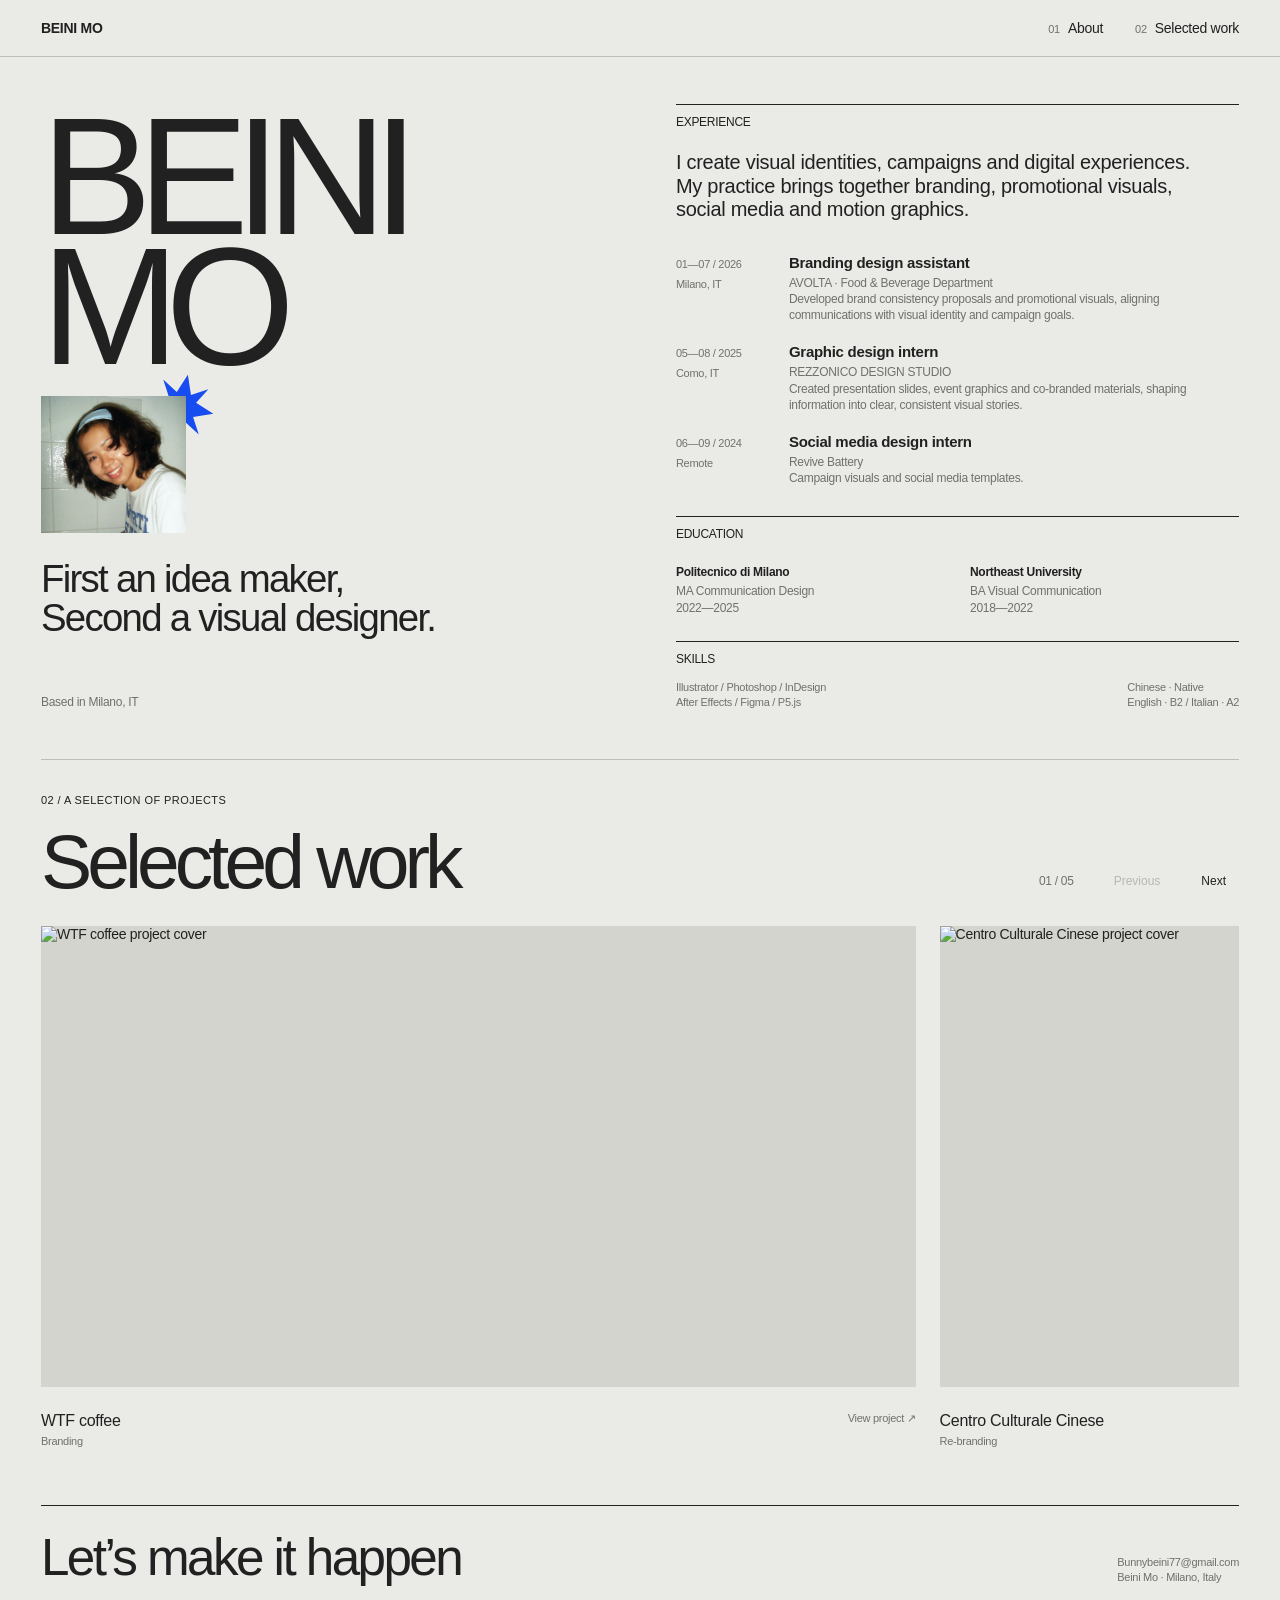
==== index.html @ 8439983c "Redesign Revolut case study from low fidelity layout" ====
<!doctype html>
<html lang="en"><head><meta charset="utf-8"><meta name="viewport" content="width=device-width,initial-scale=1"><title>Beini Mo — Graphic Designer</title><meta name="description" content="Beini Mo, graphic designer based in Milano. Branding, campaigns and visual communication."><style>
:root{--paper:#eaeae6;--ink:#202120;--muted:#70716c;--line:#bdbeb7;--blue:#164cf0}*{box-sizing:border-box}html{scroll-behavior:smooth;scroll-padding-top:70px}body{margin:0;background:var(--paper);color:var(--ink);font-family:Arial,Helvetica,sans-serif;font-size:14px;letter-spacing:-.02em}a{color:inherit;text-decoration:none}a:hover{color:var(--blue)}button{font:inherit;color:inherit}header{padding:20px 3.2%;display:flex;justify-content:space-between;align-items:center;border-bottom:1px solid var(--line);background:var(--paper);position:sticky;top:0;z-index:5}header .brand{font-weight:bold}nav{display:flex;gap:32px}.index{color:var(--muted);font-size:11px;margin-right:8px}main{padding:0 3.2%}.intro{display:grid;grid-template-columns:1fr 1fr;gap:6%;padding:43px 0 48px;border-bottom:1px solid var(--line)}.eyebrow{font-size:11px;letter-spacing:.04em;text-transform:uppercase}.intro h1{font-size:clamp(90px,13vw,190px);line-height:.78;letter-spacing:-.085em;font-weight:500;margin:34px 0 35px}.blue{color:var(--blue)}.intro .tagline{font-size:clamp(26px,3vw,43px);line-height:1.02;max-width:510px;margin:0;font-weight:500;letter-spacing:-.045em}.identity-foot{display:flex;justify-content:space-between;margin-top:42px;color:var(--muted);font-size:12px}.resume{padding-top:4px}.label{display:flex;justify-content:space-between;border-top:1px solid var(--ink);padding-top:10px;font-size:11px;margin:0 0 22px}.bio{font-size:20px;line-height:1.18;max-width:520px;margin:0 0 32px}.experience{display:grid;grid-template-columns:95px 1fr;gap:18px;margin-bottom:20px}.date{color:var(--muted);font-size:11px;padding-top:3px}.experience h3{font-size:15px;margin:0 0 4px}.experience p{margin:0;color:var(--muted);font-size:12px;line-height:1.35}.education{display:grid;grid-template-columns:1fr 1fr;gap:25px;padding-top:7px}.education h3{font-size:12px;margin:0 0 4px}.education p{font-size:12px;color:var(--muted);margin:0;line-height:1.4}.skills{border-top:1px solid var(--line);margin-top:23px;padding-top:12px;display:flex;justify-content:space-between;gap:20px;font-size:11px;color:var(--muted)}.works{padding:34px 0 0}.work-head{display:flex;align-items:end;justify-content:space-between;margin-bottom:27px}.work-head h2{font-size:clamp(42px,6vw,80px);letter-spacing:-.065em;font-weight:500;line-height:1;margin:17px 0 0}.controls{display:flex;align-items:center;gap:15px}.counter{font-size:12px;color:var(--muted);margin-right:12px}.controls button{width:47px;height:47px;border:1px solid var(--line);background:transparent;border-radius:50%;font-size:23px;cursor:pointer}.controls button:hover{background:var(--ink);color:var(--paper)}.controls button:disabled{opacity:.25;cursor:default}.track{display:flex;gap:24px;overflow-x:auto;scroll-snap-type:x mandatory;scrollbar-width:none;padding-bottom:3px}.track::-webkit-scrollbar{display:none}.project{flex:0 0 73%;scroll-snap-align:start;min-width:0}.art{height:clamp(280px,36vw,490px);position:relative;overflow:hidden;padding:30px;background:#d4d4ce;display:flex;flex-direction:column;justify-content:space-between}.art small{font-size:10px;letter-spacing:.06em;text-transform:uppercase;z-index:1}.art .big{font-size:clamp(60px,10vw,145px);font-weight:600;line-height:.8;letter-spacing:-.08em;z-index:1}.art .artfoot{display:flex;justify-content:space-between;font-size:11px;z-index:1}.art.one{background:#cdcec6}.art.one:after{content:'';position:absolute;width:49%;height:150%;background:#c0c2b7;right:11%;top:-25%;transform:rotate(25deg)}.art.two{background:#252621;color:#e8e8de}.art.two .big{color:#c1cd65}.art.three{background:#d4d9e3}.art.three .big{color:#164cf0}.art.four{background:#dad2c5}.art.five{background:#c9ccc6}.caption{display:flex;justify-content:space-between;border-top:1px solid var(--ink);padding:13px 0 20px;margin-top:12px}.caption h3{font-size:16px;font-weight:500;margin:0}.caption p{font-size:11px;color:var(--muted);margin:5px 0 0}.caption>span{font-size:11px;color:var(--muted)}.work-note{font-size:11px;color:var(--muted);margin:16px 0 35px}footer{margin:0 3.2%;padding:25px 0 24px;border-top:1px solid var(--ink);display:flex;justify-content:space-between;align-items:end}footer .contact{font-size:clamp(24px,4vw,52px);letter-spacing:-.05em}footer p{font-size:11px;color:var(--muted);margin:0 0 9px}button:focus-visible,a:focus-visible{outline:2px solid var(--blue);outline-offset:5px}@media(min-width:1600px){main,header,footer{max-width:1600px;margin:auto}}@media(max-width:720px){header{padding:18px 5%}nav{gap:17px}main{padding:0 5%}.intro{grid-template-columns:1fr;padding-top:32px;gap:40px}.intro h1{font-size:112px}.intro .tagline{font-size:32px;max-width:390px}.identity-foot{margin-top:25px}.resume{padding-top:0}.bio{font-size:19px}.education{gap:15px}.skills{flex-direction:column;gap:8px}.project{flex-basis:92%}.art{padding:22px;height:340px}.art .big{font-size:76px}.work-head h2{font-size:48px}.controls{gap:7px}.controls button{width:36px;height:36px}.counter{margin-right:3px}.caption{gap:10px}footer{margin:0 5%;align-items:start;gap:25px;flex-direction:column}.work-note{line-height:1.5}}@media(prefers-reduced-motion:reduce){html{scroll-behavior:auto}}
nav a{display:inline-flex;align-items:baseline;gap:8px}.index{margin:0;line-height:inherit}.label{font-size:12px;font-weight:500}.date{line-height:1.35;font-variant-numeric:tabular-nums}.location{display:inline-block;margin-top:5px}.skills-title{margin:24px 0 14px!important}.skills{border:0;margin:0;padding:0;line-height:1.4}.controls button{width:auto;height:36px;padding:0 13px;border-radius:0;font-size:12px}.works{padding-bottom:35px}footer p{margin:0;line-height:1.35}footer .contact{line-height:1.05}.intro h1{margin-top:12px}.art.three{background:#d2d4d5}a:hover{color:var(--ink)}
.portrait{display:block;width:145px;height:auto;margin:0 0 26px;max-width:100%}.intro h1{margin-bottom:24px}.controls button{border:0;background:transparent}.controls button:hover{background:transparent;color:var(--ink);text-decoration:underline;text-underline-offset:4px}@media(max-width:720px){.portrait{width:130px;margin-bottom:23px}}.project-link{display:block}.project-cover{height:clamp(280px,36vw,490px);overflow:hidden;background:#d4d4ce}.project-cover img{display:block;width:100%;height:100%;object-fit:cover;transition:transform .25s ease}.project-link:hover .project-cover img{transform:scale(1.025)}.project-link:hover .caption>span{text-decoration:underline;text-underline-offset:4px}@media(max-width:720px){.project-cover{height:340px}}@media(prefers-reduced-motion:reduce){.project-cover img{transition:none}.project-link:hover .project-cover img{transform:none}}.caption{border-top:0}.intro>div:first-child{display:flex;flex-direction:column;align-items:flex-start}.identity-foot{margin-top:auto;padding-top:42px;width:100%;line-height:1.4}.portrait-wrap{position:relative;isolation:isolate;width:145px;max-width:100%;margin:0 0 26px}.portrait-wrap .portrait{position:relative;z-index:1;width:100%;margin:0}.portrait-star{position:absolute;z-index:0;pointer-events:none;color:var(--blue);width:66px;height:66px;right:-28px;top:-22px;transform:rotate(12deg)}@media(max-width:720px){.portrait-wrap{width:130px;margin-bottom:23px}.portrait-star{width:60px;height:60px;right:-25px;top:-20px}.identity-foot{padding-top:0;margin-top:0}.intro{position:relative;padding-bottom:75px}.intro .identity-foot{position:absolute;bottom:32px;left:0}}</style><link rel="stylesheet" href="assets/resume-editor.css"><link rel="stylesheet" href="assets/revolut-cover.css"></head><body>
<header><a class="brand" href="#about">BEINI MO</a><nav aria-label="Main navigation"><a href="#about"><span class="index">01</span>About</a><a href="#work"><span class="index">02</span>Selected work</a></nav></header>
<main><section id="about" class="intro"><div><h1>BEINI<br>MO</h1><div class="portrait-wrap"><svg class="portrait-star" viewBox="0 0 100 100" aria-hidden="true" focusable="false"><path fill="currentColor" d="M50 0 61 29 85 15 71 39 100 50 71 61 85 85 61 71 50 100 39 71 15 85 29 61 0 50 29 39 15 15 39 29Z"/></svg><img class="portrait" src="assets/portrait.jpg" alt="Beini Mo" width="656" height="622"></div><p class="tagline">First an idea maker,<br>Second a visual designer.</p><div class="identity-foot"><span>Based in Milano, IT</span></div></div><div class="resume"><div class="label"><span>EXPERIENCE</span></div><p class="bio">I create visual identities, campaigns and digital experiences. My practice brings together branding, promotional visuals, social media and motion graphics.</p><div class="experience"><span class="date">01—07 / 2026<br><span class="location">Milano, IT</span></span><div><h3>Branding design assistant</h3><p>AVOLTA · Food & Beverage Department</p><p>Developed brand consistency proposals and promotional visuals, aligning communications with visual identity and campaign goals.</p></div></div><div class="experience"><span class="date">05—08 / 2025<br><span class="location">Como, IT</span></span><div><h3>Graphic design intern</h3><p>REZZONICO DESIGN STUDIO</p><p>Created presentation slides, event graphics and co-branded materials, shaping information into clear, consistent visual stories.</p></div></div><div class="experience"><span class="date">06—09 / 2024<br><span class="location">Remote</span></span><div><h3>Social media design intern</h3><p>Revive Battery</p><p>Campaign visuals and social media templates.</p></div></div><div class="label" style="margin-top:30px;margin-bottom:17px"><span>EDUCATION</span></div><div class="education"><div><h3>Politecnico di Milano</h3><p>MA Communication Design<br>2022—2025</p></div><div><h3>Northeast University</h3><p>BA Visual Communication<br>2018—2022</p></div></div><div class="label skills-title"><span>SKILLS</span></div><div class="skills"><span>Illustrator / Photoshop / InDesign<br>After Effects / Figma / P5.js</span><span>Chinese · Native<br>English · B2 / Italian · A2</span></div></div></section>
<section id="work" class="works"><div class="work-head"><div><div class="eyebrow">02 / A selection of projects</div><h2>Selected work</h2></div><div class="controls"><span class="counter" aria-live="polite">01 / 04</span><button id="prev" aria-label="Previous project">Previous</button><button id="next" aria-label="Next project">Next</button></div></div><div class="track" tabindex="0" aria-label="Selected projects, use left and right arrow keys">
<article class="project"><a class="project-link" href="https://bunnymo.cc/wtf-coffee" target="_blank" rel="noopener noreferrer" aria-label="View WTF coffee project (opens in a new tab)"><div class="project-cover"><img src="https://framerusercontent.com/images/RBfW8INVkaxMGDYOHhVFWAnc0.jpg?scale-down-to=1024" alt="WTF coffee project cover" loading="lazy" width="1024" height="640"></div><div class="caption"><div><h3>WTF coffee</h3><p>Branding</p></div><span>View project ↗</span></div></a></article>
<article class="project"><a class="project-link" href="https://bunnymo.cc/centro-culturale-cinese" target="_blank" rel="noopener noreferrer" aria-label="View Centro Culturale Cinese project (opens in a new tab)"><div class="project-cover"><img src="https://framerusercontent.com/images/gcjYedXMVzfTun1FyfhK5tsoTNE.gif?scale-down-to=1024" alt="Centro Culturale Cinese project cover" loading="lazy" width="1024" height="640"></div><div class="caption"><div><h3>Centro Culturale Cinese</h3><p>Re-branding</p></div><span>View project ↗</span></div></a></article>
<article class="project"><a class="project-link" href="https://bunnymo.cc/jointo-design" target="_blank" rel="noopener noreferrer" aria-label="View JOITO project (opens in a new tab)"><div class="project-cover"><img src="https://framerusercontent.com/images/B33XGgzCJAitFLsZRCKErjnO9w.gif?scale-down-to=1024" alt="JOITO project cover" loading="lazy" width="1024" height="640"></div><div class="caption"><div><h3>JOITO</h3><p>App design</p></div><span>View project ↗</span></div></a></article>
<article class="project"><a class="project-link" href="https://bunnymo.cc/flt247" target="_blank" rel="noopener noreferrer" aria-label="View FLT247 project (opens in a new tab)"><div class="project-cover"><img src="https://framerusercontent.com/images/vRqnZcA1XmXOkn3oKXOdgM4zVJ8.jpg?scale-down-to=1024" alt="FLT247 project cover" loading="lazy" width="1024" height="640"></div><div class="caption"><div><h3>FLT247</h3><p>Selected project</p></div><span>View project ↗</span></div></a></article>
<article class="project"><a class="project-link" href="revolut-year-in-review.html" aria-label="View Revolut Year in Review case study"><div class="project-cover revolut-cover"><span>REVOLUT / YEAR IN REVIEW</span><strong>2026</strong><img src="assets/revolut-disco.png" alt="" loading="lazy" width="700" height="731"><span class="cover-bottom">BEINI MO</span></div><div class="caption"><div><h3>Revolut Year in Review</h3></div><span>View project ↗</span></div></a></article>
</div></section></main>
<footer><div><a class="contact" href="mailto:Bunnybeini77@gmail.com">Let’s make it happen</a></div><div><p><a href="mailto:Bunnybeini77@gmail.com">Bunnybeini77@gmail.com</a></p><p>Beini Mo · Milano, Italy</p></div></footer>
<script>const track=document.querySelector('.track'),cards=[...document.querySelectorAll('.project')],counter=document.querySelector('.counter'),prev=document.querySelector('#prev'),next=document.querySelector('#next');let current=0;function update(){let width=cards[0].getBoundingClientRect().width+24;current=Math.min(cards.length-1,Math.round(track.scrollLeft/width));if(track.scrollLeft+track.clientWidth>=track.scrollWidth-3)current=cards.length-1;counter.textContent=String(current+1).padStart(2,'0')+' / '+String(cards.length).padStart(2,'0');prev.disabled=track.scrollLeft<3;next.disabled=track.scrollLeft+track.clientWidth>=track.scrollWidth-3}function move(n){let i=Math.max(0,Math.min(cards.length-1,current+n));track.scrollTo({left:cards[i].offsetLeft-cards[0].offsetLeft,behavior:matchMedia('(prefers-reduced-motion: reduce)').matches?'instant':'smooth'})}prev.onclick=()=>move(-1);next.onclick=()=>move(1);track.addEventListener('scroll',update,{passive:true});track.addEventListener('keydown',e=>{if(e.key==='ArrowRight'||e.key==='ArrowLeft'){e.preventDefault();move(e.key==='ArrowRight'?1:-1)}});window.addEventListener('resize',update);update();</script><script src="assets/resume-editor.js" defer></script></body></html>
---- assets/resume-editor.css ----
.resume-editor{position:fixed;right:22px;bottom:22px;z-index:1000;font:13px/1.45 Arial,Helvetica,sans-serif;letter-spacing:0;color:#202120}.resume-editor button,.resume-editor input,.resume-editor select{font:inherit}.resume-editor button{cursor:pointer;border:1px solid #bdbeb7;background:#eaeae6;padding:9px 12px;color:#202120}.resume-editor button:disabled{opacity:.4;cursor:default}.resume-editor>[data-action=open]{background:#202120;color:#fff;border-color:#202120;box-shadow:0 4px 18px #0002}.editor-panel{width:365px;max-width:calc(100vw - 32px);max-height:70vh;overflow:auto;background:#f7f7f3;padding:18px;border:1px solid #bdbeb7;box-shadow:0 8px 40px #0002}.editor-heading{display:flex;justify-content:space-between;align-items:center;font-size:16px}.editor-heading button{border:0;padding:0 4px;font-size:23px;background:transparent}.editor-help{color:#60615d;margin:12px 0}.resume-editor label{display:block}.resume-editor select,.resume-editor input:not([type=file]){display:block;width:100%;padding:9px;margin:6px 0 12px;border:1px solid #bdbeb7;background:white;color:#202120}.editor-actions{display:flex;flex-wrap:wrap;gap:7px;margin:12px 0}.resume-editor .editor-primary{background:#202120;color:white;border-color:#202120}.editor-status{font-size:12px;color:#60615d;margin-bottom:0}.resume-editor [hidden]{display:none!important}.resume-editable{outline:1px dashed #164cf0;outline-offset:4px;cursor:text;min-width:12px;min-height:1em}.resume-editable:focus{outline:2px solid #164cf0;background:#164cf00a}.resume-is-editing{padding-bottom:180px}.name-row{margin-top:12px}@media(max-width:720px){.resume-editor{right:16px;bottom:16px}.editor-panel{max-height:55vh}}@media print{.resume-editor{display:none}.resume-editable{outline:0}}
---- assets/revolut-cover.css ----
.revolut-cover{background:#f0a3d0;color:#321b29;position:relative;padding:24px;display:flex;flex-direction:column;justify-content:space-between;overflow:hidden}.revolut-cover span{font:11px Arial,Helvetica,sans-serif;letter-spacing:.02em;position:relative;z-index:2}.revolut-cover strong{font:500 clamp(100px,20vw,290px)/.8 Arial,Helvetica,sans-serif;letter-spacing:-.1em;position:relative;z-index:2}.revolut-cover img{position:absolute;width:53%;height:100%;object-fit:contain;right:1%;top:0}.revolut-cover .cover-bottom{align-self:flex-end}@media(max-width:720px){.revolut-cover strong{font-size:clamp(90px,24vw,170px)}.revolut-cover img{width:67%;right:-13%}}
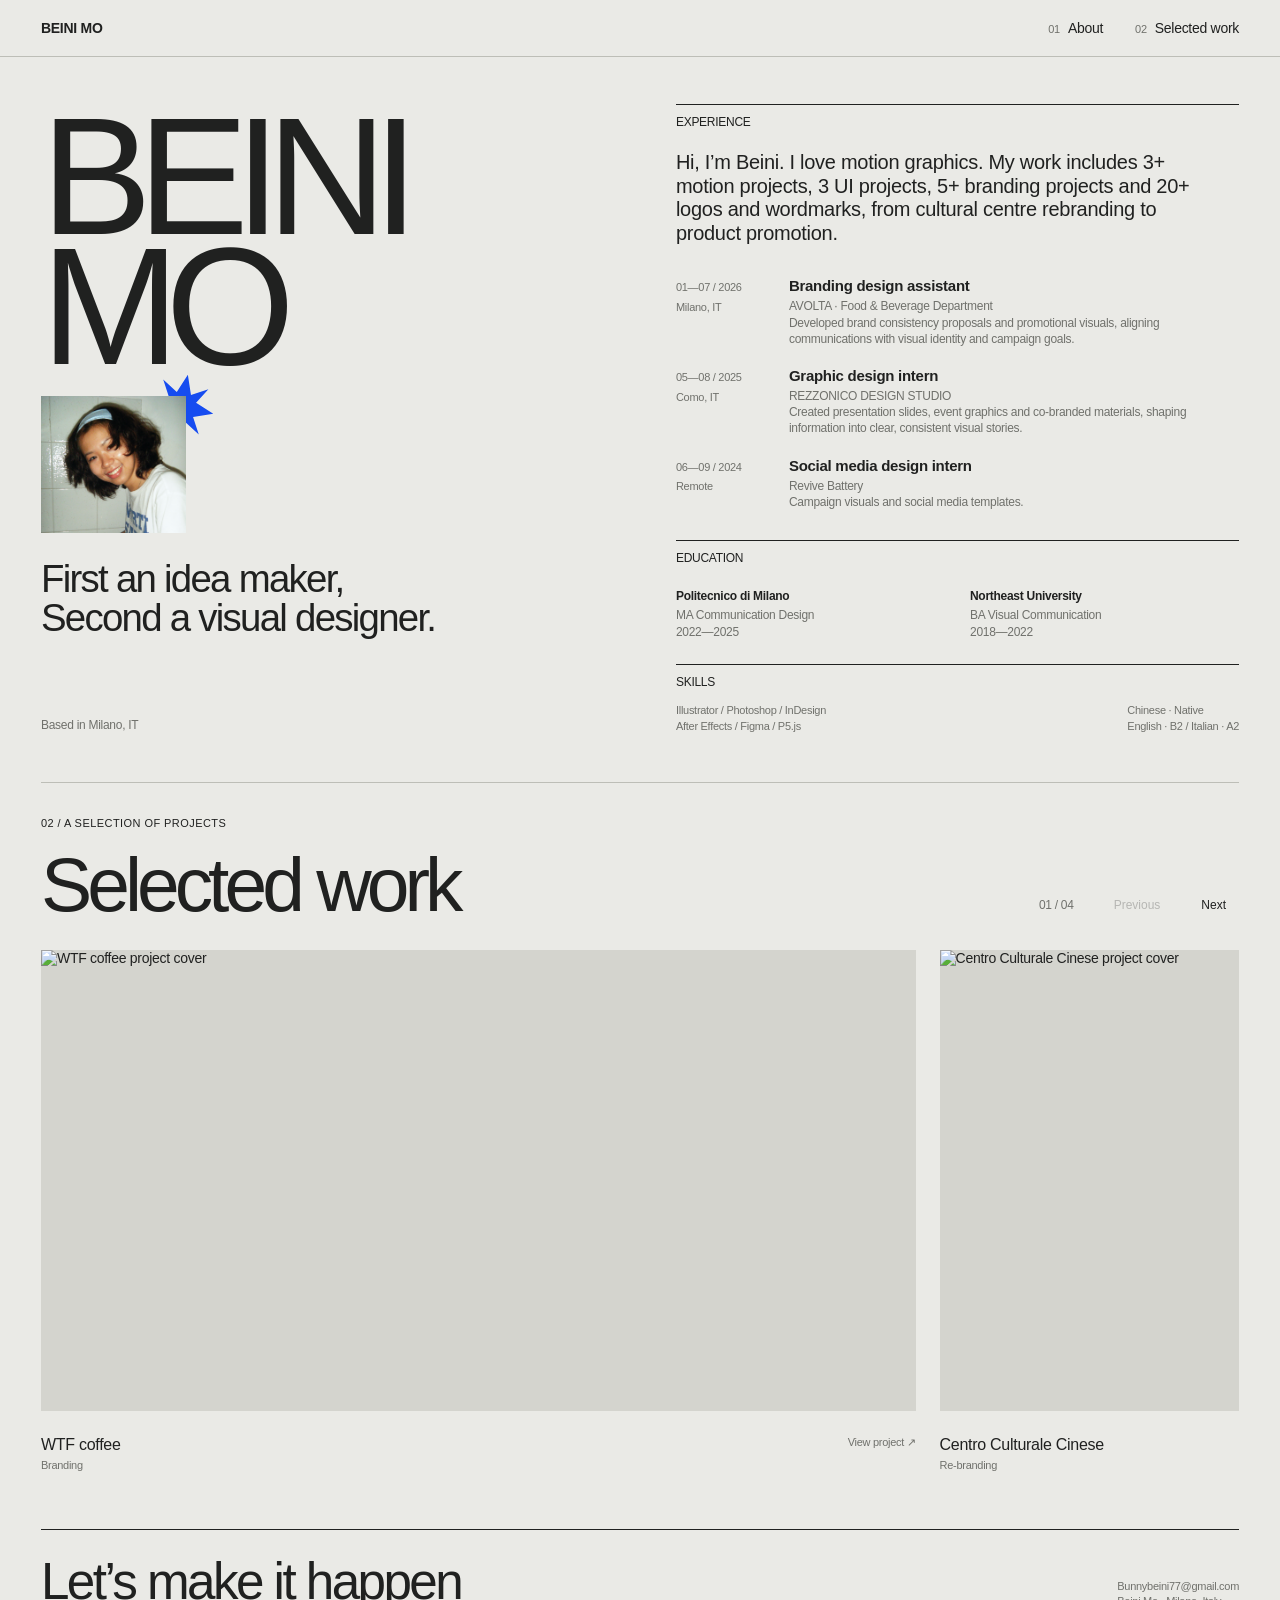
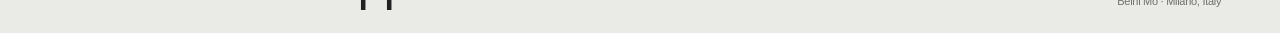
==== commit cd0be170: "Update portfolio intro and hide unfinished Revolut project" ====
--- a/index.html
+++ b/index.html
@@ -4,13 +4,12 @@
 nav a{display:inline-flex;align-items:baseline;gap:8px}.index{margin:0;line-height:inherit}.label{font-size:12px;font-weight:500}.date{line-height:1.35;font-variant-numeric:tabular-nums}.location{display:inline-block;margin-top:5px}.skills-title{margin:24px 0 14px!important}.skills{border:0;margin:0;padding:0;line-height:1.4}.controls button{width:auto;height:36px;padding:0 13px;border-radius:0;font-size:12px}.works{padding-bottom:35px}footer p{margin:0;line-height:1.35}footer .contact{line-height:1.05}.intro h1{margin-top:12px}.art.three{background:#d2d4d5}a:hover{color:var(--ink)}
 .portrait{display:block;width:145px;height:auto;margin:0 0 26px;max-width:100%}.intro h1{margin-bottom:24px}.controls button{border:0;background:transparent}.controls button:hover{background:transparent;color:var(--ink);text-decoration:underline;text-underline-offset:4px}@media(max-width:720px){.portrait{width:130px;margin-bottom:23px}}.project-link{display:block}.project-cover{height:clamp(280px,36vw,490px);overflow:hidden;background:#d4d4ce}.project-cover img{display:block;width:100%;height:100%;object-fit:cover;transition:transform .25s ease}.project-link:hover .project-cover img{transform:scale(1.025)}.project-link:hover .caption>span{text-decoration:underline;text-underline-offset:4px}@media(max-width:720px){.project-cover{height:340px}}@media(prefers-reduced-motion:reduce){.project-cover img{transition:none}.project-link:hover .project-cover img{transform:none}}.caption{border-top:0}.intro>div:first-child{display:flex;flex-direction:column;align-items:flex-start}.identity-foot{margin-top:auto;padding-top:42px;width:100%;line-height:1.4}.portrait-wrap{position:relative;isolation:isolate;width:145px;max-width:100%;margin:0 0 26px}.portrait-wrap .portrait{position:relative;z-index:1;width:100%;margin:0}.portrait-star{position:absolute;z-index:0;pointer-events:none;color:var(--blue);width:66px;height:66px;right:-28px;top:-22px;transform:rotate(12deg)}@media(max-width:720px){.portrait-wrap{width:130px;margin-bottom:23px}.portrait-star{width:60px;height:60px;right:-25px;top:-20px}.identity-foot{padding-top:0;margin-top:0}.intro{position:relative;padding-bottom:75px}.intro .identity-foot{position:absolute;bottom:32px;left:0}}</style><link rel="stylesheet" href="assets/resume-editor.css"><link rel="stylesheet" href="assets/revolut-cover.css"></head><body>
 <header><a class="brand" href="#about">BEINI MO</a><nav aria-label="Main navigation"><a href="#about"><span class="index">01</span>About</a><a href="#work"><span class="index">02</span>Selected work</a></nav></header>
-<main><section id="about" class="intro"><div><h1>BEINI<br>MO</h1><div class="portrait-wrap"><svg class="portrait-star" viewBox="0 0 100 100" aria-hidden="true" focusable="false"><path fill="currentColor" d="M50 0 61 29 85 15 71 39 100 50 71 61 85 85 61 71 50 100 39 71 15 85 29 61 0 50 29 39 15 15 39 29Z"/></svg><img class="portrait" src="assets/portrait.jpg" alt="Beini Mo" width="656" height="622"></div><p class="tagline">First an idea maker,<br>Second a visual designer.</p><div class="identity-foot"><span>Based in Milano, IT</span></div></div><div class="resume"><div class="label"><span>EXPERIENCE</span></div><p class="bio">I create visual identities, campaigns and digital experiences. My practice brings together branding, promotional visuals, social media and motion graphics.</p><div class="experience"><span class="date">01—07 / 2026<br><span class="location">Milano, IT</span></span><div><h3>Branding design assistant</h3><p>AVOLTA · Food & Beverage Department</p><p>Developed brand consistency proposals and promotional visuals, aligning communications with visual identity and campaign goals.</p></div></div><div class="experience"><span class="date">05—08 / 2025<br><span class="location">Como, IT</span></span><div><h3>Graphic design intern</h3><p>REZZONICO DESIGN STUDIO</p><p>Created presentation slides, event graphics and co-branded materials, shaping information into clear, consistent visual stories.</p></div></div><div class="experience"><span class="date">06—09 / 2024<br><span class="location">Remote</span></span><div><h3>Social media design intern</h3><p>Revive Battery</p><p>Campaign visuals and social media templates.</p></div></div><div class="label" style="margin-top:30px;margin-bottom:17px"><span>EDUCATION</span></div><div class="education"><div><h3>Politecnico di Milano</h3><p>MA Communication Design<br>2022—2025</p></div><div><h3>Northeast University</h3><p>BA Visual Communication<br>2018—2022</p></div></div><div class="label skills-title"><span>SKILLS</span></div><div class="skills"><span>Illustrator / Photoshop / InDesign<br>After Effects / Figma / P5.js</span><span>Chinese · Native<br>English · B2 / Italian · A2</span></div></div></section>
+<main><section id="about" class="intro"><div><h1>BEINI<br>MO</h1><div class="portrait-wrap"><svg class="portrait-star" viewBox="0 0 100 100" aria-hidden="true" focusable="false"><path fill="currentColor" d="M50 0 61 29 85 15 71 39 100 50 71 61 85 85 61 71 50 100 39 71 15 85 29 61 0 50 29 39 15 15 39 29Z"/></svg><img class="portrait" src="assets/portrait.jpg" alt="Beini Mo" width="656" height="622"></div><p class="tagline">First an idea maker,<br>Second a visual designer.</p><div class="identity-foot"><span>Based in Milano, IT</span></div></div><div class="resume"><div class="label"><span>EXPERIENCE</span></div><p class="bio">Hi, I’m Beini. I love motion graphics. My work includes 3+ motion projects, 3 UI projects, 5+ branding projects and 20+ logos and wordmarks, from cultural centre rebranding to product promotion.</p><div class="experience"><span class="date">01—07 / 2026<br><span class="location">Milano, IT</span></span><div><h3>Branding design assistant</h3><p>AVOLTA · Food & Beverage Department</p><p>Developed brand consistency proposals and promotional visuals, aligning communications with visual identity and campaign goals.</p></div></div><div class="experience"><span class="date">05—08 / 2025<br><span class="location">Como, IT</span></span><div><h3>Graphic design intern</h3><p>REZZONICO DESIGN STUDIO</p><p>Created presentation slides, event graphics and co-branded materials, shaping information into clear, consistent visual stories.</p></div></div><div class="experience"><span class="date">06—09 / 2024<br><span class="location">Remote</span></span><div><h3>Social media design intern</h3><p>Revive Battery</p><p>Campaign visuals and social media templates.</p></div></div><div class="label" style="margin-top:30px;margin-bottom:17px"><span>EDUCATION</span></div><div class="education"><div><h3>Politecnico di Milano</h3><p>MA Communication Design<br>2022—2025</p></div><div><h3>Northeast University</h3><p>BA Visual Communication<br>2018—2022</p></div></div><div class="label skills-title"><span>SKILLS</span></div><div class="skills"><span>Illustrator / Photoshop / InDesign<br>After Effects / Figma / P5.js</span><span>Chinese · Native<br>English · B2 / Italian · A2</span></div></div></section>
 <section id="work" class="works"><div class="work-head"><div><div class="eyebrow">02 / A selection of projects</div><h2>Selected work</h2></div><div class="controls"><span class="counter" aria-live="polite">01 / 04</span><button id="prev" aria-label="Previous project">Previous</button><button id="next" aria-label="Next project">Next</button></div></div><div class="track" tabindex="0" aria-label="Selected projects, use left and right arrow keys">
 <article class="project"><a class="project-link" href="https://bunnymo.cc/wtf-coffee" target="_blank" rel="noopener noreferrer" aria-label="View WTF coffee project (opens in a new tab)"><div class="project-cover"><img src="https://framerusercontent.com/images/RBfW8INVkaxMGDYOHhVFWAnc0.jpg?scale-down-to=1024" alt="WTF coffee project cover" loading="lazy" width="1024" height="640"></div><div class="caption"><div><h3>WTF coffee</h3><p>Branding</p></div><span>View project ↗</span></div></a></article>
 <article class="project"><a class="project-link" href="https://bunnymo.cc/centro-culturale-cinese" target="_blank" rel="noopener noreferrer" aria-label="View Centro Culturale Cinese project (opens in a new tab)"><div class="project-cover"><img src="https://framerusercontent.com/images/gcjYedXMVzfTun1FyfhK5tsoTNE.gif?scale-down-to=1024" alt="Centro Culturale Cinese project cover" loading="lazy" width="1024" height="640"></div><div class="caption"><div><h3>Centro Culturale Cinese</h3><p>Re-branding</p></div><span>View project ↗</span></div></a></article>
 <article class="project"><a class="project-link" href="https://bunnymo.cc/jointo-design" target="_blank" rel="noopener noreferrer" aria-label="View JOITO project (opens in a new tab)"><div class="project-cover"><img src="https://framerusercontent.com/images/B33XGgzCJAitFLsZRCKErjnO9w.gif?scale-down-to=1024" alt="JOITO project cover" loading="lazy" width="1024" height="640"></div><div class="caption"><div><h3>JOITO</h3><p>App design</p></div><span>View project ↗</span></div></a></article>
 <article class="project"><a class="project-link" href="https://bunnymo.cc/flt247" target="_blank" rel="noopener noreferrer" aria-label="View FLT247 project (opens in a new tab)"><div class="project-cover"><img src="https://framerusercontent.com/images/vRqnZcA1XmXOkn3oKXOdgM4zVJ8.jpg?scale-down-to=1024" alt="FLT247 project cover" loading="lazy" width="1024" height="640"></div><div class="caption"><div><h3>FLT247</h3><p>Selected project</p></div><span>View project ↗</span></div></a></article>
-<article class="project"><a class="project-link" href="revolut-year-in-review.html" aria-label="View Revolut Year in Review case study"><div class="project-cover revolut-cover"><span>REVOLUT / YEAR IN REVIEW</span><strong>2026</strong><img src="assets/revolut-disco.png" alt="" loading="lazy" width="700" height="731"><span class="cover-bottom">BEINI MO</span></div><div class="caption"><div><h3>Revolut Year in Review</h3></div><span>View project ↗</span></div></a></article>
 </div></section></main>
 <footer><div><a class="contact" href="mailto:Bunnybeini77@gmail.com">Let’s make it happen</a></div><div><p><a href="mailto:Bunnybeini77@gmail.com">Bunnybeini77@gmail.com</a></p><p>Beini Mo · Milano, Italy</p></div></footer>
 <script>const track=document.querySelector('.track'),cards=[...document.querySelectorAll('.project')],counter=document.querySelector('.counter'),prev=document.querySelector('#prev'),next=document.querySelector('#next');let current=0;function update(){let width=cards[0].getBoundingClientRect().width+24;current=Math.min(cards.length-1,Math.round(track.scrollLeft/width));if(track.scrollLeft+track.clientWidth>=track.scrollWidth-3)current=cards.length-1;counter.textContent=String(current+1).padStart(2,'0')+' / '+String(cards.length).padStart(2,'0');prev.disabled=track.scrollLeft<3;next.disabled=track.scrollLeft+track.clientWidth>=track.scrollWidth-3}function move(n){let i=Math.max(0,Math.min(cards.length-1,current+n));track.scrollTo({left:cards[i].offsetLeft-cards[0].offsetLeft,behavior:matchMedia('(prefers-reduced-motion: reduce)').matches?'instant':'smooth'})}prev.onclick=()=>move(-1);next.onclick=()=>move(1);track.addEventListener('scroll',update,{passive:true});track.addEventListener('keydown',e=>{if(e.key==='ArrowRight'||e.key==='ArrowLeft'){e.preventDefault();move(e.key==='ArrowRight'?1:-1)}});window.addEventListener('resize',update);update();</script><script src="assets/resume-editor.js" defer></script></body></html>
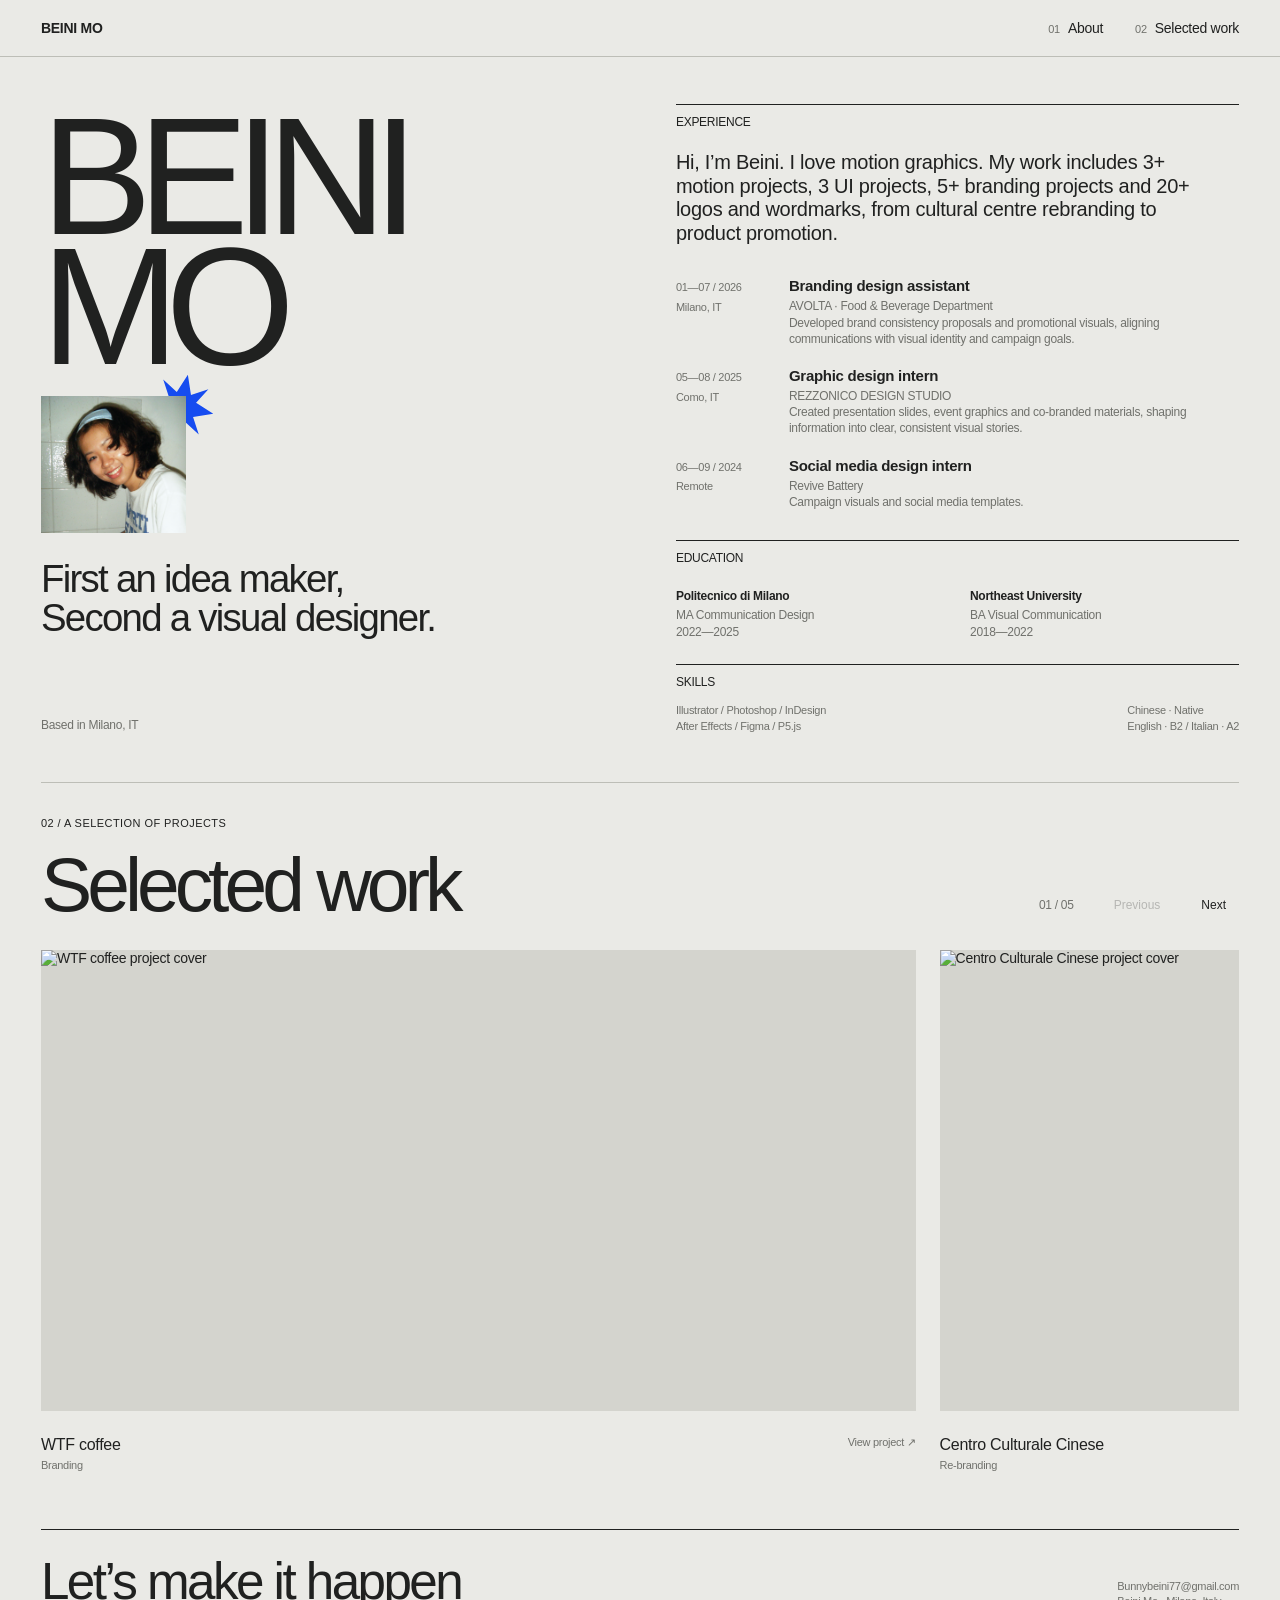
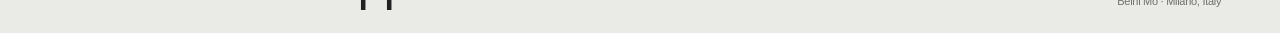
==== commit ff744745: "Add files via upload" ====
--- a/index.html
+++ b/index.html
@@ -2,7 +2,7 @@
 <html lang="en"><head><meta charset="utf-8"><meta name="viewport" content="width=device-width,initial-scale=1"><title>Beini Mo — Graphic Designer</title><meta name="description" content="Beini Mo, graphic designer based in Milano. Branding, campaigns and visual communication."><style>
 :root{--paper:#eaeae6;--ink:#202120;--muted:#70716c;--line:#bdbeb7;--blue:#164cf0}*{box-sizing:border-box}html{scroll-behavior:smooth;scroll-padding-top:70px}body{margin:0;background:var(--paper);color:var(--ink);font-family:Arial,Helvetica,sans-serif;font-size:14px;letter-spacing:-.02em}a{color:inherit;text-decoration:none}a:hover{color:var(--blue)}button{font:inherit;color:inherit}header{padding:20px 3.2%;display:flex;justify-content:space-between;align-items:center;border-bottom:1px solid var(--line);background:var(--paper);position:sticky;top:0;z-index:5}header .brand{font-weight:bold}nav{display:flex;gap:32px}.index{color:var(--muted);font-size:11px;margin-right:8px}main{padding:0 3.2%}.intro{display:grid;grid-template-columns:1fr 1fr;gap:6%;padding:43px 0 48px;border-bottom:1px solid var(--line)}.eyebrow{font-size:11px;letter-spacing:.04em;text-transform:uppercase}.intro h1{font-size:clamp(90px,13vw,190px);line-height:.78;letter-spacing:-.085em;font-weight:500;margin:34px 0 35px}.blue{color:var(--blue)}.intro .tagline{font-size:clamp(26px,3vw,43px);line-height:1.02;max-width:510px;margin:0;font-weight:500;letter-spacing:-.045em}.identity-foot{display:flex;justify-content:space-between;margin-top:42px;color:var(--muted);font-size:12px}.resume{padding-top:4px}.label{display:flex;justify-content:space-between;border-top:1px solid var(--ink);padding-top:10px;font-size:11px;margin:0 0 22px}.bio{font-size:20px;line-height:1.18;max-width:520px;margin:0 0 32px}.experience{display:grid;grid-template-columns:95px 1fr;gap:18px;margin-bottom:20px}.date{color:var(--muted);font-size:11px;padding-top:3px}.experience h3{font-size:15px;margin:0 0 4px}.experience p{margin:0;color:var(--muted);font-size:12px;line-height:1.35}.education{display:grid;grid-template-columns:1fr 1fr;gap:25px;padding-top:7px}.education h3{font-size:12px;margin:0 0 4px}.education p{font-size:12px;color:var(--muted);margin:0;line-height:1.4}.skills{border-top:1px solid var(--line);margin-top:23px;padding-top:12px;display:flex;justify-content:space-between;gap:20px;font-size:11px;color:var(--muted)}.works{padding:34px 0 0}.work-head{display:flex;align-items:end;justify-content:space-between;margin-bottom:27px}.work-head h2{font-size:clamp(42px,6vw,80px);letter-spacing:-.065em;font-weight:500;line-height:1;margin:17px 0 0}.controls{display:flex;align-items:center;gap:15px}.counter{font-size:12px;color:var(--muted);margin-right:12px}.controls button{width:47px;height:47px;border:1px solid var(--line);background:transparent;border-radius:50%;font-size:23px;cursor:pointer}.controls button:hover{background:var(--ink);color:var(--paper)}.controls button:disabled{opacity:.25;cursor:default}.track{display:flex;gap:24px;overflow-x:auto;scroll-snap-type:x mandatory;scrollbar-width:none;padding-bottom:3px}.track::-webkit-scrollbar{display:none}.project{flex:0 0 73%;scroll-snap-align:start;min-width:0}.art{height:clamp(280px,36vw,490px);position:relative;overflow:hidden;padding:30px;background:#d4d4ce;display:flex;flex-direction:column;justify-content:space-between}.art small{font-size:10px;letter-spacing:.06em;text-transform:uppercase;z-index:1}.art .big{font-size:clamp(60px,10vw,145px);font-weight:600;line-height:.8;letter-spacing:-.08em;z-index:1}.art .artfoot{display:flex;justify-content:space-between;font-size:11px;z-index:1}.art.one{background:#cdcec6}.art.one:after{content:'';position:absolute;width:49%;height:150%;background:#c0c2b7;right:11%;top:-25%;transform:rotate(25deg)}.art.two{background:#252621;color:#e8e8de}.art.two .big{color:#c1cd65}.art.three{background:#d4d9e3}.art.three .big{color:#164cf0}.art.four{background:#dad2c5}.art.five{background:#c9ccc6}.caption{display:flex;justify-content:space-between;border-top:1px solid var(--ink);padding:13px 0 20px;margin-top:12px}.caption h3{font-size:16px;font-weight:500;margin:0}.caption p{font-size:11px;color:var(--muted);margin:5px 0 0}.caption>span{font-size:11px;color:var(--muted)}.work-note{font-size:11px;color:var(--muted);margin:16px 0 35px}footer{margin:0 3.2%;padding:25px 0 24px;border-top:1px solid var(--ink);display:flex;justify-content:space-between;align-items:end}footer .contact{font-size:clamp(24px,4vw,52px);letter-spacing:-.05em}footer p{font-size:11px;color:var(--muted);margin:0 0 9px}button:focus-visible,a:focus-visible{outline:2px solid var(--blue);outline-offset:5px}@media(min-width:1600px){main,header,footer{max-width:1600px;margin:auto}}@media(max-width:720px){header{padding:18px 5%}nav{gap:17px}main{padding:0 5%}.intro{grid-template-columns:1fr;padding-top:32px;gap:40px}.intro h1{font-size:112px}.intro .tagline{font-size:32px;max-width:390px}.identity-foot{margin-top:25px}.resume{padding-top:0}.bio{font-size:19px}.education{gap:15px}.skills{flex-direction:column;gap:8px}.project{flex-basis:92%}.art{padding:22px;height:340px}.art .big{font-size:76px}.work-head h2{font-size:48px}.controls{gap:7px}.controls button{width:36px;height:36px}.counter{margin-right:3px}.caption{gap:10px}footer{margin:0 5%;align-items:start;gap:25px;flex-direction:column}.work-note{line-height:1.5}}@media(prefers-reduced-motion:reduce){html{scroll-behavior:auto}}
 nav a{display:inline-flex;align-items:baseline;gap:8px}.index{margin:0;line-height:inherit}.label{font-size:12px;font-weight:500}.date{line-height:1.35;font-variant-numeric:tabular-nums}.location{display:inline-block;margin-top:5px}.skills-title{margin:24px 0 14px!important}.skills{border:0;margin:0;padding:0;line-height:1.4}.controls button{width:auto;height:36px;padding:0 13px;border-radius:0;font-size:12px}.works{padding-bottom:35px}footer p{margin:0;line-height:1.35}footer .contact{line-height:1.05}.intro h1{margin-top:12px}.art.three{background:#d2d4d5}a:hover{color:var(--ink)}
-.portrait{display:block;width:145px;height:auto;margin:0 0 26px;max-width:100%}.intro h1{margin-bottom:24px}.controls button{border:0;background:transparent}.controls button:hover{background:transparent;color:var(--ink);text-decoration:underline;text-underline-offset:4px}@media(max-width:720px){.portrait{width:130px;margin-bottom:23px}}.project-link{display:block}.project-cover{height:clamp(280px,36vw,490px);overflow:hidden;background:#d4d4ce}.project-cover img{display:block;width:100%;height:100%;object-fit:cover;transition:transform .25s ease}.project-link:hover .project-cover img{transform:scale(1.025)}.project-link:hover .caption>span{text-decoration:underline;text-underline-offset:4px}@media(max-width:720px){.project-cover{height:340px}}@media(prefers-reduced-motion:reduce){.project-cover img{transition:none}.project-link:hover .project-cover img{transform:none}}.caption{border-top:0}.intro>div:first-child{display:flex;flex-direction:column;align-items:flex-start}.identity-foot{margin-top:auto;padding-top:42px;width:100%;line-height:1.4}.portrait-wrap{position:relative;isolation:isolate;width:145px;max-width:100%;margin:0 0 26px}.portrait-wrap .portrait{position:relative;z-index:1;width:100%;margin:0}.portrait-star{position:absolute;z-index:0;pointer-events:none;color:var(--blue);width:66px;height:66px;right:-28px;top:-22px;transform:rotate(12deg)}@media(max-width:720px){.portrait-wrap{width:130px;margin-bottom:23px}.portrait-star{width:60px;height:60px;right:-25px;top:-20px}.identity-foot{padding-top:0;margin-top:0}.intro{position:relative;padding-bottom:75px}.intro .identity-foot{position:absolute;bottom:32px;left:0}}</style><link rel="stylesheet" href="assets/resume-editor.css"><link rel="stylesheet" href="assets/revolut-cover.css"></head><body>
+.portrait{display:block;width:145px;height:auto;margin:0 0 26px;max-width:100%}.intro h1{margin-bottom:24px}.controls button{border:0;background:transparent}.controls button:hover{background:transparent;color:var(--ink);text-decoration:underline;text-underline-offset:4px}@media(max-width:720px){.portrait{width:130px;margin-bottom:23px}}.project-link{display:block}.project-cover{height:clamp(280px,36vw,490px);overflow:hidden;background:#d4d4ce}.project-cover img{display:block;width:100%;height:100%;object-fit:cover;transition:transform .25s ease}.project-link:hover .project-cover img{transform:scale(1.025)}.project-link:hover .caption>span{text-decoration:underline;text-underline-offset:4px}@media(max-width:720px){.project-cover{height:340px}}@media(prefers-reduced-motion:reduce){.project-cover img{transition:none}.project-link:hover .project-cover img{transform:none}}.caption{border-top:0}.intro>div:first-child{display:flex;flex-direction:column;align-items:flex-start}.identity-foot{margin-top:auto;padding-top:42px;width:100%;line-height:1.4}.portrait-wrap{position:relative;isolation:isolate;width:145px;max-width:100%;margin:0 0 26px}.portrait-wrap .portrait{position:relative;z-index:1;width:100%;margin:0}.portrait-star{position:absolute;z-index:0;pointer-events:none;color:var(--blue);width:66px;height:66px;right:-28px;top:-22px;transform:rotate(12deg)}@media(max-width:720px){.portrait-wrap{width:130px;margin-bottom:23px}.portrait-star{width:60px;height:60px;right:-25px;top:-20px}.identity-foot{padding-top:0;margin-top:0}.intro{position:relative;padding-bottom:75px}.intro .identity-foot{position:absolute;bottom:32px;left:0}}</style><link rel="stylesheet" href="assets/resume-editor.css"><link rel="stylesheet" href="assets/revolut-cover.css"><style>.project-cover.revolut-project-cover{background:#321b29}.revolut-project-cover img,.revolut-project-cover img:hover{object-fit:contain;transform:none}</style></head><body>
 <header><a class="brand" href="#about">BEINI MO</a><nav aria-label="Main navigation"><a href="#about"><span class="index">01</span>About</a><a href="#work"><span class="index">02</span>Selected work</a></nav></header>
 <main><section id="about" class="intro"><div><h1>BEINI<br>MO</h1><div class="portrait-wrap"><svg class="portrait-star" viewBox="0 0 100 100" aria-hidden="true" focusable="false"><path fill="currentColor" d="M50 0 61 29 85 15 71 39 100 50 71 61 85 85 61 71 50 100 39 71 15 85 29 61 0 50 29 39 15 15 39 29Z"/></svg><img class="portrait" src="assets/portrait.jpg" alt="Beini Mo" width="656" height="622"></div><p class="tagline">First an idea maker,<br>Second a visual designer.</p><div class="identity-foot"><span>Based in Milano, IT</span></div></div><div class="resume"><div class="label"><span>EXPERIENCE</span></div><p class="bio">Hi, I’m Beini. I love motion graphics. My work includes 3+ motion projects, 3 UI projects, 5+ branding projects and 20+ logos and wordmarks, from cultural centre rebranding to product promotion.</p><div class="experience"><span class="date">01—07 / 2026<br><span class="location">Milano, IT</span></span><div><h3>Branding design assistant</h3><p>AVOLTA · Food & Beverage Department</p><p>Developed brand consistency proposals and promotional visuals, aligning communications with visual identity and campaign goals.</p></div></div><div class="experience"><span class="date">05—08 / 2025<br><span class="location">Como, IT</span></span><div><h3>Graphic design intern</h3><p>REZZONICO DESIGN STUDIO</p><p>Created presentation slides, event graphics and co-branded materials, shaping information into clear, consistent visual stories.</p></div></div><div class="experience"><span class="date">06—09 / 2024<br><span class="location">Remote</span></span><div><h3>Social media design intern</h3><p>Revive Battery</p><p>Campaign visuals and social media templates.</p></div></div><div class="label" style="margin-top:30px;margin-bottom:17px"><span>EDUCATION</span></div><div class="education"><div><h3>Politecnico di Milano</h3><p>MA Communication Design<br>2022—2025</p></div><div><h3>Northeast University</h3><p>BA Visual Communication<br>2018—2022</p></div></div><div class="label skills-title"><span>SKILLS</span></div><div class="skills"><span>Illustrator / Photoshop / InDesign<br>After Effects / Figma / P5.js</span><span>Chinese · Native<br>English · B2 / Italian · A2</span></div></div></section>
 <section id="work" class="works"><div class="work-head"><div><div class="eyebrow">02 / A selection of projects</div><h2>Selected work</h2></div><div class="controls"><span class="counter" aria-live="polite">01 / 04</span><button id="prev" aria-label="Previous project">Previous</button><button id="next" aria-label="Next project">Next</button></div></div><div class="track" tabindex="0" aria-label="Selected projects, use left and right arrow keys">
@@ -10,6 +10,7 @@
 <article class="project"><a class="project-link" href="https://bunnymo.cc/centro-culturale-cinese" target="_blank" rel="noopener noreferrer" aria-label="View Centro Culturale Cinese project (opens in a new tab)"><div class="project-cover"><img src="https://framerusercontent.com/images/gcjYedXMVzfTun1FyfhK5tsoTNE.gif?scale-down-to=1024" alt="Centro Culturale Cinese project cover" loading="lazy" width="1024" height="640"></div><div class="caption"><div><h3>Centro Culturale Cinese</h3><p>Re-branding</p></div><span>View project ↗</span></div></a></article>
 <article class="project"><a class="project-link" href="https://bunnymo.cc/jointo-design" target="_blank" rel="noopener noreferrer" aria-label="View JOITO project (opens in a new tab)"><div class="project-cover"><img src="https://framerusercontent.com/images/B33XGgzCJAitFLsZRCKErjnO9w.gif?scale-down-to=1024" alt="JOITO project cover" loading="lazy" width="1024" height="640"></div><div class="caption"><div><h3>JOITO</h3><p>App design</p></div><span>View project ↗</span></div></a></article>
 <article class="project"><a class="project-link" href="https://bunnymo.cc/flt247" target="_blank" rel="noopener noreferrer" aria-label="View FLT247 project (opens in a new tab)"><div class="project-cover"><img src="https://framerusercontent.com/images/vRqnZcA1XmXOkn3oKXOdgM4zVJ8.jpg?scale-down-to=1024" alt="FLT247 project cover" loading="lazy" width="1024" height="640"></div><div class="caption"><div><h3>FLT247</h3><p>Selected project</p></div><span>View project ↗</span></div></a></article>
+<article class="project"><a class="project-link" href="revolut-year-in-review.html" aria-label="View Revolut Year in Review project"><div class="project-cover revolut-project-cover"><img src="assets/revolut-cover-2026.png" alt="Revolut Year in Review cover collage" loading="lazy" width="2304" height="1064"></div><div class="caption"><div><h3>Revolut Year in Review</h3><p>Visual design · Motion</p></div><span>View project ↗</span></div></a></article>
 </div></section></main>
 <footer><div><a class="contact" href="mailto:Bunnybeini77@gmail.com">Let’s make it happen</a></div><div><p><a href="mailto:Bunnybeini77@gmail.com">Bunnybeini77@gmail.com</a></p><p>Beini Mo · Milano, Italy</p></div></footer>
 <script>const track=document.querySelector('.track'),cards=[...document.querySelectorAll('.project')],counter=document.querySelector('.counter'),prev=document.querySelector('#prev'),next=document.querySelector('#next');let current=0;function update(){let width=cards[0].getBoundingClientRect().width+24;current=Math.min(cards.length-1,Math.round(track.scrollLeft/width));if(track.scrollLeft+track.clientWidth>=track.scrollWidth-3)current=cards.length-1;counter.textContent=String(current+1).padStart(2,'0')+' / '+String(cards.length).padStart(2,'0');prev.disabled=track.scrollLeft<3;next.disabled=track.scrollLeft+track.clientWidth>=track.scrollWidth-3}function move(n){let i=Math.max(0,Math.min(cards.length-1,current+n));track.scrollTo({left:cards[i].offsetLeft-cards[0].offsetLeft,behavior:matchMedia('(prefers-reduced-motion: reduce)').matches?'instant':'smooth'})}prev.onclick=()=>move(-1);next.onclick=()=>move(1);track.addEventListener('scroll',update,{passive:true});track.addEventListener('keydown',e=>{if(e.key==='ArrowRight'||e.key==='ArrowLeft'){e.preventDefault();move(e.key==='ArrowRight'?1:-1)}});window.addEventListener('resize',update);update();</script><script src="assets/resume-editor.js" defer></script></body></html>
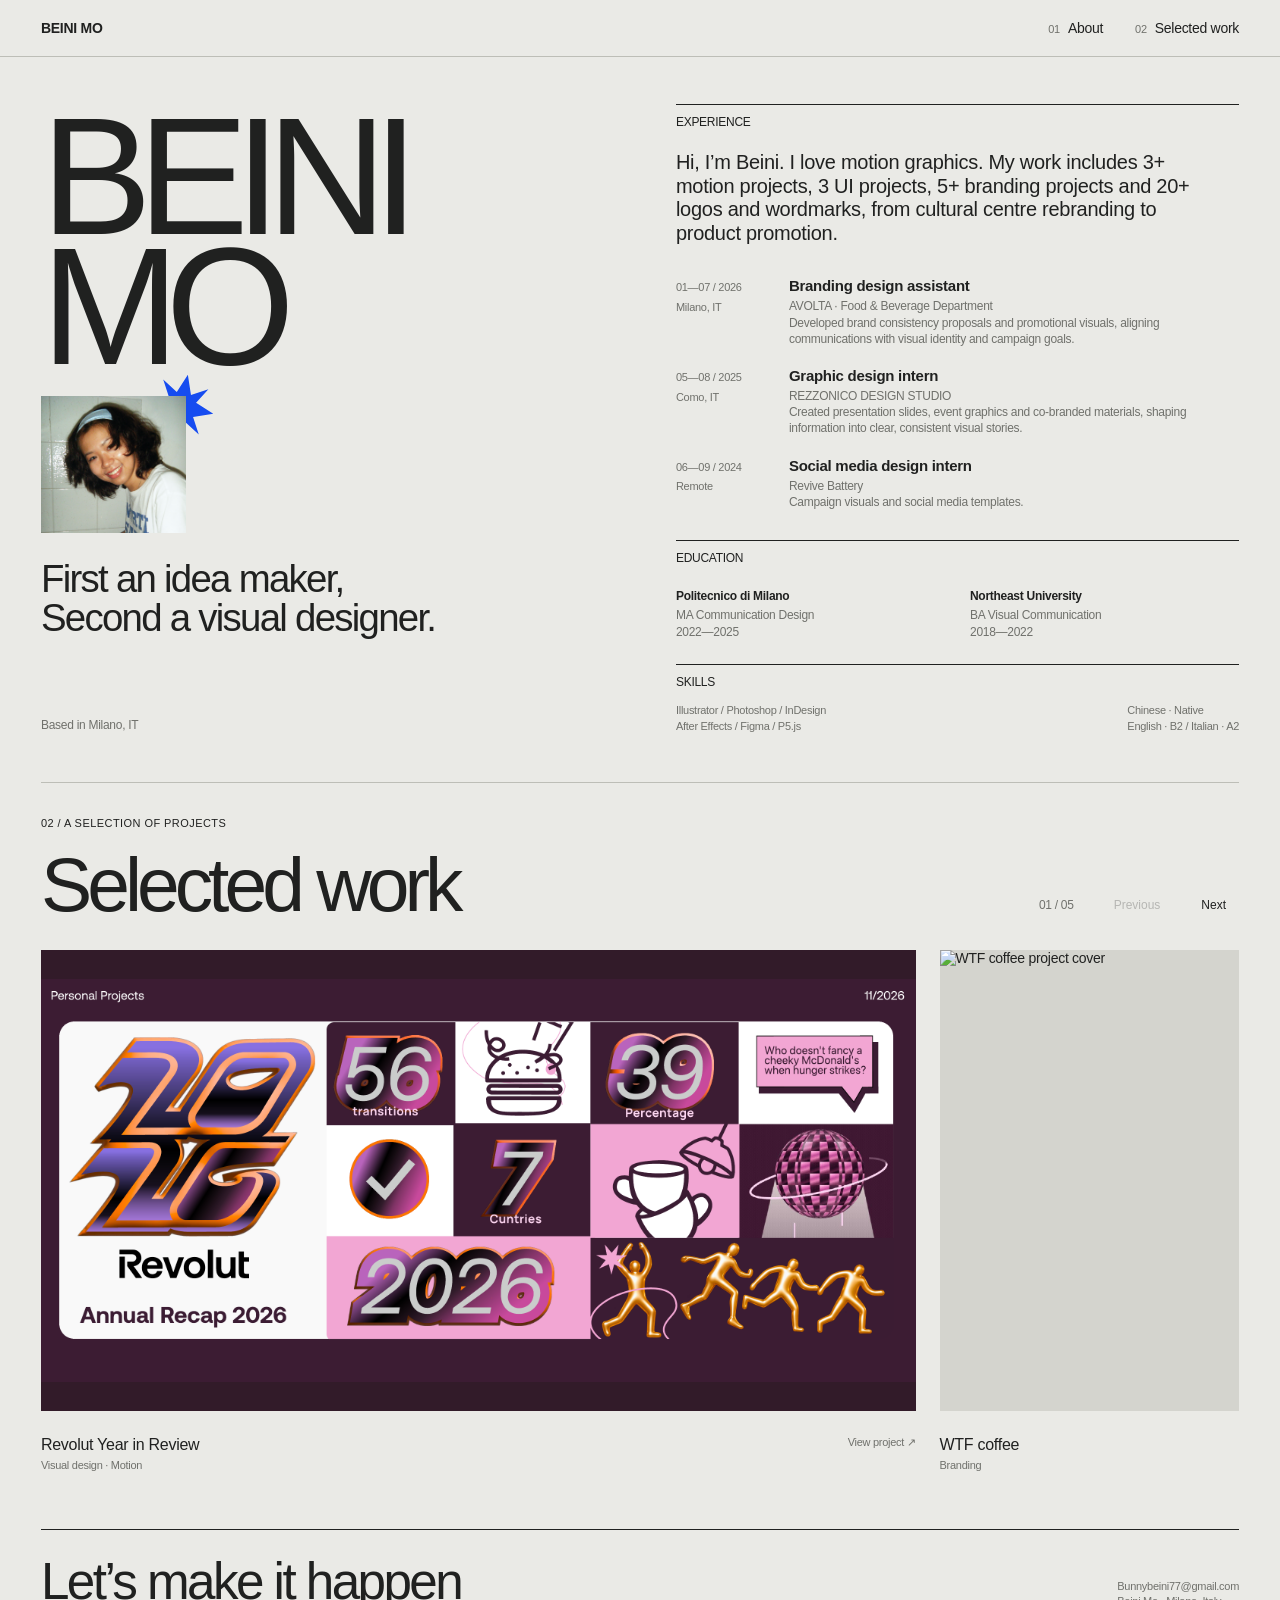
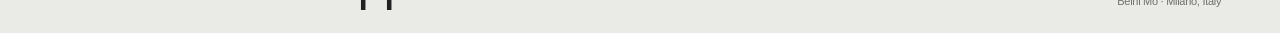
==== commit 9bbfc7e2: "Show updated Revolut cover first in portfolio" ====
--- a/index.html
+++ b/index.html
@@ -2,15 +2,16 @@
 <html lang="en"><head><meta charset="utf-8"><meta name="viewport" content="width=device-width,initial-scale=1"><title>Beini Mo — Graphic Designer</title><meta name="description" content="Beini Mo, graphic designer based in Milano. Branding, campaigns and visual communication."><style>
 :root{--paper:#eaeae6;--ink:#202120;--muted:#70716c;--line:#bdbeb7;--blue:#164cf0}*{box-sizing:border-box}html{scroll-behavior:smooth;scroll-padding-top:70px}body{margin:0;background:var(--paper);color:var(--ink);font-family:Arial,Helvetica,sans-serif;font-size:14px;letter-spacing:-.02em}a{color:inherit;text-decoration:none}a:hover{color:var(--blue)}button{font:inherit;color:inherit}header{padding:20px 3.2%;display:flex;justify-content:space-between;align-items:center;border-bottom:1px solid var(--line);background:var(--paper);position:sticky;top:0;z-index:5}header .brand{font-weight:bold}nav{display:flex;gap:32px}.index{color:var(--muted);font-size:11px;margin-right:8px}main{padding:0 3.2%}.intro{display:grid;grid-template-columns:1fr 1fr;gap:6%;padding:43px 0 48px;border-bottom:1px solid var(--line)}.eyebrow{font-size:11px;letter-spacing:.04em;text-transform:uppercase}.intro h1{font-size:clamp(90px,13vw,190px);line-height:.78;letter-spacing:-.085em;font-weight:500;margin:34px 0 35px}.blue{color:var(--blue)}.intro .tagline{font-size:clamp(26px,3vw,43px);line-height:1.02;max-width:510px;margin:0;font-weight:500;letter-spacing:-.045em}.identity-foot{display:flex;justify-content:space-between;margin-top:42px;color:var(--muted);font-size:12px}.resume{padding-top:4px}.label{display:flex;justify-content:space-between;border-top:1px solid var(--ink);padding-top:10px;font-size:11px;margin:0 0 22px}.bio{font-size:20px;line-height:1.18;max-width:520px;margin:0 0 32px}.experience{display:grid;grid-template-columns:95px 1fr;gap:18px;margin-bottom:20px}.date{color:var(--muted);font-size:11px;padding-top:3px}.experience h3{font-size:15px;margin:0 0 4px}.experience p{margin:0;color:var(--muted);font-size:12px;line-height:1.35}.education{display:grid;grid-template-columns:1fr 1fr;gap:25px;padding-top:7px}.education h3{font-size:12px;margin:0 0 4px}.education p{font-size:12px;color:var(--muted);margin:0;line-height:1.4}.skills{border-top:1px solid var(--line);margin-top:23px;padding-top:12px;display:flex;justify-content:space-between;gap:20px;font-size:11px;color:var(--muted)}.works{padding:34px 0 0}.work-head{display:flex;align-items:end;justify-content:space-between;margin-bottom:27px}.work-head h2{font-size:clamp(42px,6vw,80px);letter-spacing:-.065em;font-weight:500;line-height:1;margin:17px 0 0}.controls{display:flex;align-items:center;gap:15px}.counter{font-size:12px;color:var(--muted);margin-right:12px}.controls button{width:47px;height:47px;border:1px solid var(--line);background:transparent;border-radius:50%;font-size:23px;cursor:pointer}.controls button:hover{background:var(--ink);color:var(--paper)}.controls button:disabled{opacity:.25;cursor:default}.track{display:flex;gap:24px;overflow-x:auto;scroll-snap-type:x mandatory;scrollbar-width:none;padding-bottom:3px}.track::-webkit-scrollbar{display:none}.project{flex:0 0 73%;scroll-snap-align:start;min-width:0}.art{height:clamp(280px,36vw,490px);position:relative;overflow:hidden;padding:30px;background:#d4d4ce;display:flex;flex-direction:column;justify-content:space-between}.art small{font-size:10px;letter-spacing:.06em;text-transform:uppercase;z-index:1}.art .big{font-size:clamp(60px,10vw,145px);font-weight:600;line-height:.8;letter-spacing:-.08em;z-index:1}.art .artfoot{display:flex;justify-content:space-between;font-size:11px;z-index:1}.art.one{background:#cdcec6}.art.one:after{content:'';position:absolute;width:49%;height:150%;background:#c0c2b7;right:11%;top:-25%;transform:rotate(25deg)}.art.two{background:#252621;color:#e8e8de}.art.two .big{color:#c1cd65}.art.three{background:#d4d9e3}.art.three .big{color:#164cf0}.art.four{background:#dad2c5}.art.five{background:#c9ccc6}.caption{display:flex;justify-content:space-between;border-top:1px solid var(--ink);padding:13px 0 20px;margin-top:12px}.caption h3{font-size:16px;font-weight:500;margin:0}.caption p{font-size:11px;color:var(--muted);margin:5px 0 0}.caption>span{font-size:11px;color:var(--muted)}.work-note{font-size:11px;color:var(--muted);margin:16px 0 35px}footer{margin:0 3.2%;padding:25px 0 24px;border-top:1px solid var(--ink);display:flex;justify-content:space-between;align-items:end}footer .contact{font-size:clamp(24px,4vw,52px);letter-spacing:-.05em}footer p{font-size:11px;color:var(--muted);margin:0 0 9px}button:focus-visible,a:focus-visible{outline:2px solid var(--blue);outline-offset:5px}@media(min-width:1600px){main,header,footer{max-width:1600px;margin:auto}}@media(max-width:720px){header{padding:18px 5%}nav{gap:17px}main{padding:0 5%}.intro{grid-template-columns:1fr;padding-top:32px;gap:40px}.intro h1{font-size:112px}.intro .tagline{font-size:32px;max-width:390px}.identity-foot{margin-top:25px}.resume{padding-top:0}.bio{font-size:19px}.education{gap:15px}.skills{flex-direction:column;gap:8px}.project{flex-basis:92%}.art{padding:22px;height:340px}.art .big{font-size:76px}.work-head h2{font-size:48px}.controls{gap:7px}.controls button{width:36px;height:36px}.counter{margin-right:3px}.caption{gap:10px}footer{margin:0 5%;align-items:start;gap:25px;flex-direction:column}.work-note{line-height:1.5}}@media(prefers-reduced-motion:reduce){html{scroll-behavior:auto}}
 nav a{display:inline-flex;align-items:baseline;gap:8px}.index{margin:0;line-height:inherit}.label{font-size:12px;font-weight:500}.date{line-height:1.35;font-variant-numeric:tabular-nums}.location{display:inline-block;margin-top:5px}.skills-title{margin:24px 0 14px!important}.skills{border:0;margin:0;padding:0;line-height:1.4}.controls button{width:auto;height:36px;padding:0 13px;border-radius:0;font-size:12px}.works{padding-bottom:35px}footer p{margin:0;line-height:1.35}footer .contact{line-height:1.05}.intro h1{margin-top:12px}.art.three{background:#d2d4d5}a:hover{color:var(--ink)}
-.portrait{display:block;width:145px;height:auto;margin:0 0 26px;max-width:100%}.intro h1{margin-bottom:24px}.controls button{border:0;background:transparent}.controls button:hover{background:transparent;color:var(--ink);text-decoration:underline;text-underline-offset:4px}@media(max-width:720px){.portrait{width:130px;margin-bottom:23px}}.project-link{display:block}.project-cover{height:clamp(280px,36vw,490px);overflow:hidden;background:#d4d4ce}.project-cover img{display:block;width:100%;height:100%;object-fit:cover;transition:transform .25s ease}.project-link:hover .project-cover img{transform:scale(1.025)}.project-link:hover .caption>span{text-decoration:underline;text-underline-offset:4px}@media(max-width:720px){.project-cover{height:340px}}@media(prefers-reduced-motion:reduce){.project-cover img{transition:none}.project-link:hover .project-cover img{transform:none}}.caption{border-top:0}.intro>div:first-child{display:flex;flex-direction:column;align-items:flex-start}.identity-foot{margin-top:auto;padding-top:42px;width:100%;line-height:1.4}.portrait-wrap{position:relative;isolation:isolate;width:145px;max-width:100%;margin:0 0 26px}.portrait-wrap .portrait{position:relative;z-index:1;width:100%;margin:0}.portrait-star{position:absolute;z-index:0;pointer-events:none;color:var(--blue);width:66px;height:66px;right:-28px;top:-22px;transform:rotate(12deg)}@media(max-width:720px){.portrait-wrap{width:130px;margin-bottom:23px}.portrait-star{width:60px;height:60px;right:-25px;top:-20px}.identity-foot{padding-top:0;margin-top:0}.intro{position:relative;padding-bottom:75px}.intro .identity-foot{position:absolute;bottom:32px;left:0}}</style><link rel="stylesheet" href="assets/resume-editor.css"><link rel="stylesheet" href="assets/revolut-cover.css"><style>.project-cover.revolut-project-cover{background:#321b29}.revolut-project-cover img,.revolut-project-cover img:hover{object-fit:contain;transform:none}</style></head><body>
+.portrait{display:block;width:145px;height:auto;margin:0 0 26px;max-width:100%}.intro h1{margin-bottom:24px}.controls button{border:0;background:transparent}.controls button:hover{background:transparent;color:var(--ink);text-decoration:underline;text-underline-offset:4px}@media(max-width:720px){.portrait{width:130px;margin-bottom:23px}}.project-link{display:block}.project-cover{height:clamp(280px,36vw,490px);overflow:hidden;background:#d4d4ce}.project-cover img{display:block;width:100%;height:100%;object-fit:cover;transition:transform .25s ease}.project-link:hover .project-cover img{transform:scale(1.025)}.project-link:hover .caption>span{text-decoration:underline;text-underline-offset:4px}@media(max-width:720px){.project-cover{height:340px}}@media(prefers-reduced-motion:reduce){.project-cover img{transition:none}.project-link:hover .project-cover img{transform:none}}.caption{border-top:0}.intro>div:first-child{display:flex;flex-direction:column;align-items:flex-start}.identity-foot{margin-top:auto;padding-top:42px;width:100%;line-height:1.4}.portrait-wrap{position:relative;isolation:isolate;width:145px;max-width:100%;margin:0 0 26px}.portrait-wrap .portrait{position:relative;z-index:1;width:100%;margin:0}.portrait-star{position:absolute;z-index:0;pointer-events:none;color:var(--blue);width:66px;height:66px;right:-28px;top:-22px;transform:rotate(12deg)}@media(max-width:720px){.portrait-wrap{width:130px;margin-bottom:23px}.portrait-star{width:60px;height:60px;right:-25px;top:-20px}.identity-foot{padding-top:0;margin-top:0}.intro{position:relative;padding-bottom:75px}.intro .identity-foot{position:absolute;bottom:32px;left:0}}</style><link rel="stylesheet" href="assets/resume-editor.css"><link rel="stylesheet" href="revolut-cover.css"><style>.project-cover.revolut-project-cover{background:#321b29}.revolut-project-cover img,.revolut-project-cover img:hover{object-fit:contain;transform:none}@media(max-width:720px){.revolut-project-cover img,.revolut-project-cover img:hover{object-fit:cover;object-position:left center}}</style></head><body>
 <header><a class="brand" href="#about">BEINI MO</a><nav aria-label="Main navigation"><a href="#about"><span class="index">01</span>About</a><a href="#work"><span class="index">02</span>Selected work</a></nav></header>
 <main><section id="about" class="intro"><div><h1>BEINI<br>MO</h1><div class="portrait-wrap"><svg class="portrait-star" viewBox="0 0 100 100" aria-hidden="true" focusable="false"><path fill="currentColor" d="M50 0 61 29 85 15 71 39 100 50 71 61 85 85 61 71 50 100 39 71 15 85 29 61 0 50 29 39 15 15 39 29Z"/></svg><img class="portrait" src="assets/portrait.jpg" alt="Beini Mo" width="656" height="622"></div><p class="tagline">First an idea maker,<br>Second a visual designer.</p><div class="identity-foot"><span>Based in Milano, IT</span></div></div><div class="resume"><div class="label"><span>EXPERIENCE</span></div><p class="bio">Hi, I’m Beini. I love motion graphics. My work includes 3+ motion projects, 3 UI projects, 5+ branding projects and 20+ logos and wordmarks, from cultural centre rebranding to product promotion.</p><div class="experience"><span class="date">01—07 / 2026<br><span class="location">Milano, IT</span></span><div><h3>Branding design assistant</h3><p>AVOLTA · Food & Beverage Department</p><p>Developed brand consistency proposals and promotional visuals, aligning communications with visual identity and campaign goals.</p></div></div><div class="experience"><span class="date">05—08 / 2025<br><span class="location">Como, IT</span></span><div><h3>Graphic design intern</h3><p>REZZONICO DESIGN STUDIO</p><p>Created presentation slides, event graphics and co-branded materials, shaping information into clear, consistent visual stories.</p></div></div><div class="experience"><span class="date">06—09 / 2024<br><span class="location">Remote</span></span><div><h3>Social media design intern</h3><p>Revive Battery</p><p>Campaign visuals and social media templates.</p></div></div><div class="label" style="margin-top:30px;margin-bottom:17px"><span>EDUCATION</span></div><div class="education"><div><h3>Politecnico di Milano</h3><p>MA Communication Design<br>2022—2025</p></div><div><h3>Northeast University</h3><p>BA Visual Communication<br>2018—2022</p></div></div><div class="label skills-title"><span>SKILLS</span></div><div class="skills"><span>Illustrator / Photoshop / InDesign<br>After Effects / Figma / P5.js</span><span>Chinese · Native<br>English · B2 / Italian · A2</span></div></div></section>
 <section id="work" class="works"><div class="work-head"><div><div class="eyebrow">02 / A selection of projects</div><h2>Selected work</h2></div><div class="controls"><span class="counter" aria-live="polite">01 / 04</span><button id="prev" aria-label="Previous project">Previous</button><button id="next" aria-label="Next project">Next</button></div></div><div class="track" tabindex="0" aria-label="Selected projects, use left and right arrow keys">
+<article class="project"><a class="project-link" href="revolut-year-in-review.html" aria-label="View Revolut Year in Review project"><div class="project-cover revolut-project-cover"><img src="revolut-cover-design.png" alt="Revolut Annual Recap 2026 cover artwork" loading="lazy" width="2304" height="1064"></div><div class="caption"><div><h3>Revolut Year in Review</h3><p>Visual design · Motion</p></div><span>View project ↗</span></div></a></article>
 <article class="project"><a class="project-link" href="https://bunnymo.cc/wtf-coffee" target="_blank" rel="noopener noreferrer" aria-label="View WTF coffee project (opens in a new tab)"><div class="project-cover"><img src="https://framerusercontent.com/images/RBfW8INVkaxMGDYOHhVFWAnc0.jpg?scale-down-to=1024" alt="WTF coffee project cover" loading="lazy" width="1024" height="640"></div><div class="caption"><div><h3>WTF coffee</h3><p>Branding</p></div><span>View project ↗</span></div></a></article>
 <article class="project"><a class="project-link" href="https://bunnymo.cc/centro-culturale-cinese" target="_blank" rel="noopener noreferrer" aria-label="View Centro Culturale Cinese project (opens in a new tab)"><div class="project-cover"><img src="https://framerusercontent.com/images/gcjYedXMVzfTun1FyfhK5tsoTNE.gif?scale-down-to=1024" alt="Centro Culturale Cinese project cover" loading="lazy" width="1024" height="640"></div><div class="caption"><div><h3>Centro Culturale Cinese</h3><p>Re-branding</p></div><span>View project ↗</span></div></a></article>
 <article class="project"><a class="project-link" href="https://bunnymo.cc/jointo-design" target="_blank" rel="noopener noreferrer" aria-label="View JOITO project (opens in a new tab)"><div class="project-cover"><img src="https://framerusercontent.com/images/B33XGgzCJAitFLsZRCKErjnO9w.gif?scale-down-to=1024" alt="JOITO project cover" loading="lazy" width="1024" height="640"></div><div class="caption"><div><h3>JOITO</h3><p>App design</p></div><span>View project ↗</span></div></a></article>
 <article class="project"><a class="project-link" href="https://bunnymo.cc/flt247" target="_blank" rel="noopener noreferrer" aria-label="View FLT247 project (opens in a new tab)"><div class="project-cover"><img src="https://framerusercontent.com/images/vRqnZcA1XmXOkn3oKXOdgM4zVJ8.jpg?scale-down-to=1024" alt="FLT247 project cover" loading="lazy" width="1024" height="640"></div><div class="caption"><div><h3>FLT247</h3><p>Selected project</p></div><span>View project ↗</span></div></a></article>
-<article class="project"><a class="project-link" href="revolut-year-in-review.html" aria-label="View Revolut Year in Review project"><div class="project-cover revolut-project-cover"><img src="assets/revolut-cover-2026.png" alt="Revolut Year in Review cover collage" loading="lazy" width="2304" height="1064"></div><div class="caption"><div><h3>Revolut Year in Review</h3><p>Visual design · Motion</p></div><span>View project ↗</span></div></a></article>
+
 </div></section></main>
 <footer><div><a class="contact" href="mailto:Bunnybeini77@gmail.com">Let’s make it happen</a></div><div><p><a href="mailto:Bunnybeini77@gmail.com">Bunnybeini77@gmail.com</a></p><p>Beini Mo · Milano, Italy</p></div></footer>
 <script>const track=document.querySelector('.track'),cards=[...document.querySelectorAll('.project')],counter=document.querySelector('.counter'),prev=document.querySelector('#prev'),next=document.querySelector('#next');let current=0;function update(){let width=cards[0].getBoundingClientRect().width+24;current=Math.min(cards.length-1,Math.round(track.scrollLeft/width));if(track.scrollLeft+track.clientWidth>=track.scrollWidth-3)current=cards.length-1;counter.textContent=String(current+1).padStart(2,'0')+' / '+String(cards.length).padStart(2,'0');prev.disabled=track.scrollLeft<3;next.disabled=track.scrollLeft+track.clientWidth>=track.scrollWidth-3}function move(n){let i=Math.max(0,Math.min(cards.length-1,current+n));track.scrollTo({left:cards[i].offsetLeft-cards[0].offsetLeft,behavior:matchMedia('(prefers-reduced-motion: reduce)').matches?'instant':'smooth'})}prev.onclick=()=>move(-1);next.onclick=()=>move(1);track.addEventListener('scroll',update,{passive:true});track.addEventListener('keydown',e=>{if(e.key==='ArrowRight'||e.key==='ArrowLeft'){e.preventDefault();move(e.key==='ArrowRight'?1:-1)}});window.addEventListener('resize',update);update();</script><script src="assets/resume-editor.js" defer></script></body></html>
--- a/revolut-cover.css
+++ b/revolut-cover.css
@@ -0,0 +1 @@
+.revolut-cover{background:#f0a3d0;color:#321b29;position:relative;padding:24px;display:flex;flex-direction:column;justify-content:space-between;overflow:hidden}.revolut-cover span{font:11px Arial,Helvetica,sans-serif;letter-spacing:.02em;position:relative;z-index:2}.revolut-cover img{position:absolute;width:68%;height:86%;object-fit:contain;left:16%;top:7%}.revolut-cover .cover-bottom{align-self:flex-end}@media(max-width:720px){.revolut-cover img{width:74%;left:13%}}
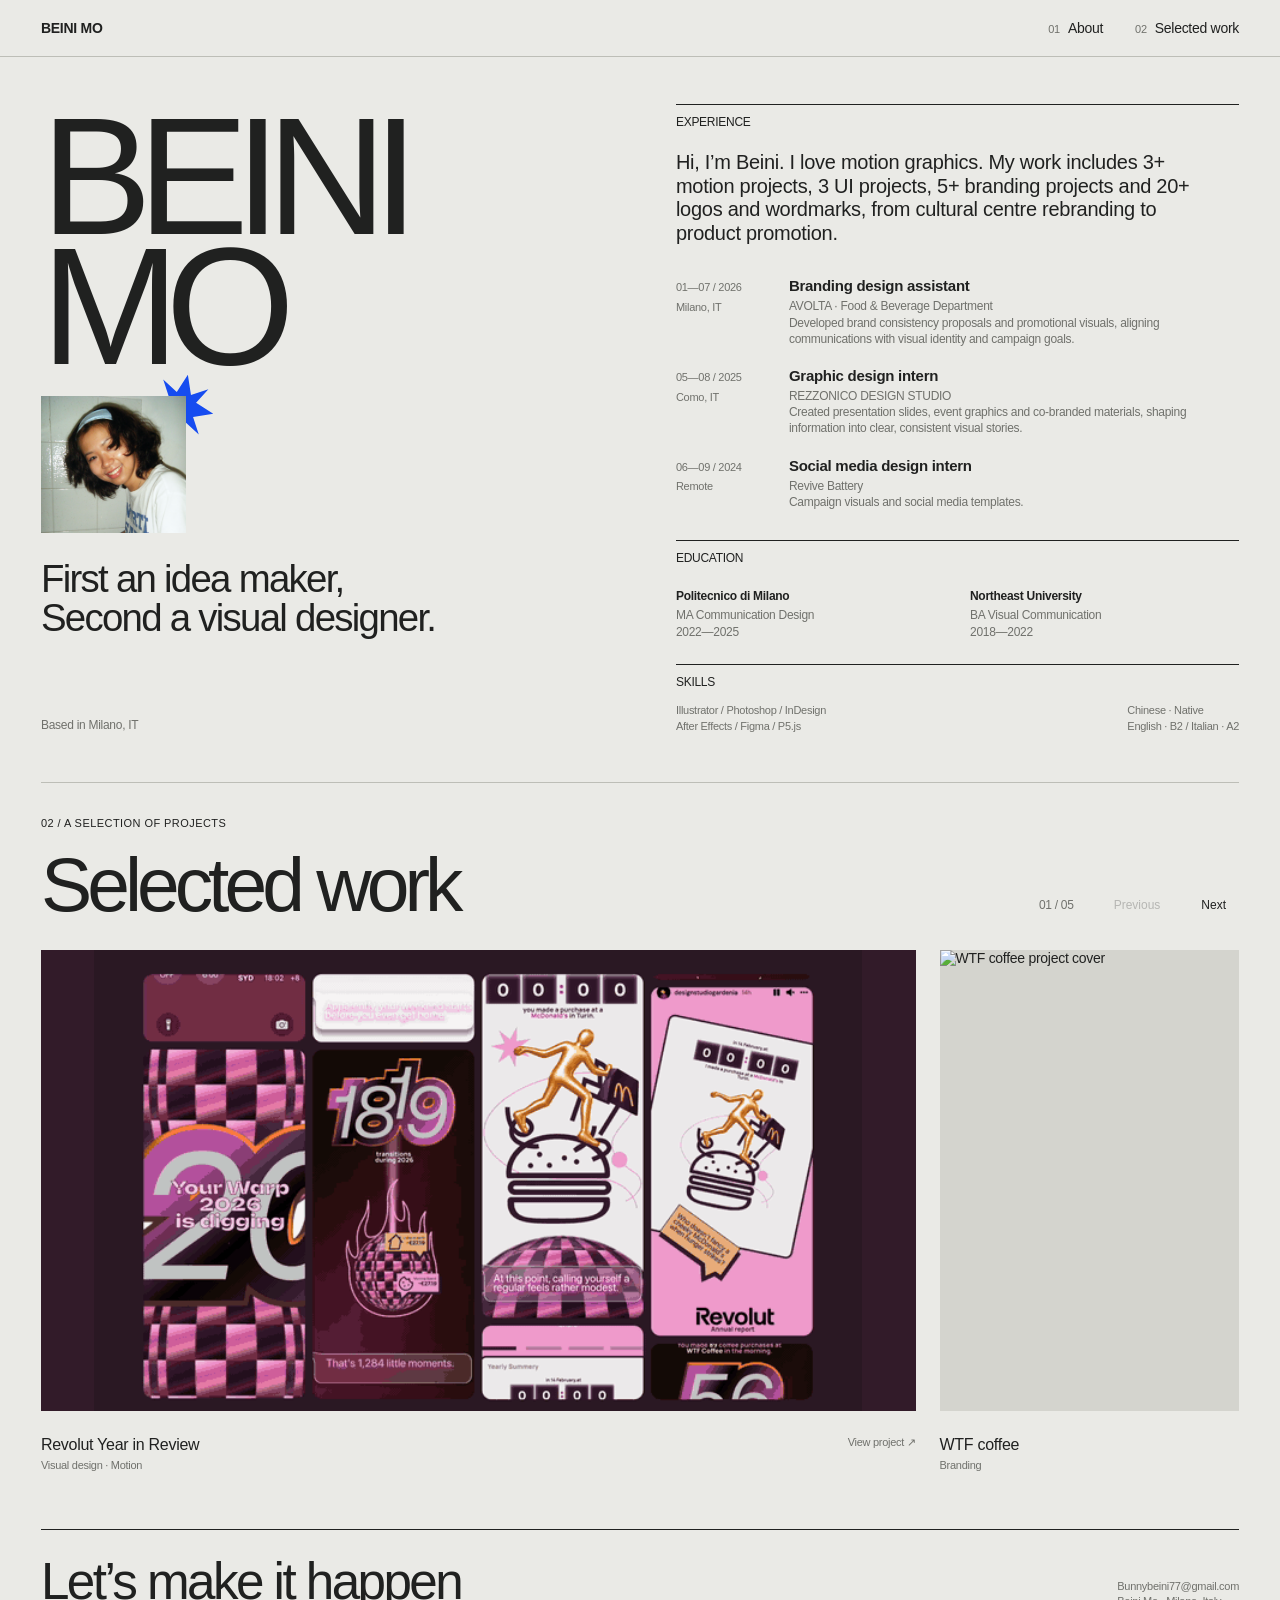
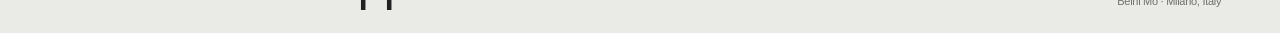
==== commit 3606d2a8: "Use animated Revolut cover in selected work" ====
--- a/index.html
+++ b/index.html
@@ -2,11 +2,11 @@
 <html lang="en"><head><meta charset="utf-8"><meta name="viewport" content="width=device-width,initial-scale=1"><title>Beini Mo — Graphic Designer</title><meta name="description" content="Beini Mo, graphic designer based in Milano. Branding, campaigns and visual communication."><style>
 :root{--paper:#eaeae6;--ink:#202120;--muted:#70716c;--line:#bdbeb7;--blue:#164cf0}*{box-sizing:border-box}html{scroll-behavior:smooth;scroll-padding-top:70px}body{margin:0;background:var(--paper);color:var(--ink);font-family:Arial,Helvetica,sans-serif;font-size:14px;letter-spacing:-.02em}a{color:inherit;text-decoration:none}a:hover{color:var(--blue)}button{font:inherit;color:inherit}header{padding:20px 3.2%;display:flex;justify-content:space-between;align-items:center;border-bottom:1px solid var(--line);background:var(--paper);position:sticky;top:0;z-index:5}header .brand{font-weight:bold}nav{display:flex;gap:32px}.index{color:var(--muted);font-size:11px;margin-right:8px}main{padding:0 3.2%}.intro{display:grid;grid-template-columns:1fr 1fr;gap:6%;padding:43px 0 48px;border-bottom:1px solid var(--line)}.eyebrow{font-size:11px;letter-spacing:.04em;text-transform:uppercase}.intro h1{font-size:clamp(90px,13vw,190px);line-height:.78;letter-spacing:-.085em;font-weight:500;margin:34px 0 35px}.blue{color:var(--blue)}.intro .tagline{font-size:clamp(26px,3vw,43px);line-height:1.02;max-width:510px;margin:0;font-weight:500;letter-spacing:-.045em}.identity-foot{display:flex;justify-content:space-between;margin-top:42px;color:var(--muted);font-size:12px}.resume{padding-top:4px}.label{display:flex;justify-content:space-between;border-top:1px solid var(--ink);padding-top:10px;font-size:11px;margin:0 0 22px}.bio{font-size:20px;line-height:1.18;max-width:520px;margin:0 0 32px}.experience{display:grid;grid-template-columns:95px 1fr;gap:18px;margin-bottom:20px}.date{color:var(--muted);font-size:11px;padding-top:3px}.experience h3{font-size:15px;margin:0 0 4px}.experience p{margin:0;color:var(--muted);font-size:12px;line-height:1.35}.education{display:grid;grid-template-columns:1fr 1fr;gap:25px;padding-top:7px}.education h3{font-size:12px;margin:0 0 4px}.education p{font-size:12px;color:var(--muted);margin:0;line-height:1.4}.skills{border-top:1px solid var(--line);margin-top:23px;padding-top:12px;display:flex;justify-content:space-between;gap:20px;font-size:11px;color:var(--muted)}.works{padding:34px 0 0}.work-head{display:flex;align-items:end;justify-content:space-between;margin-bottom:27px}.work-head h2{font-size:clamp(42px,6vw,80px);letter-spacing:-.065em;font-weight:500;line-height:1;margin:17px 0 0}.controls{display:flex;align-items:center;gap:15px}.counter{font-size:12px;color:var(--muted);margin-right:12px}.controls button{width:47px;height:47px;border:1px solid var(--line);background:transparent;border-radius:50%;font-size:23px;cursor:pointer}.controls button:hover{background:var(--ink);color:var(--paper)}.controls button:disabled{opacity:.25;cursor:default}.track{display:flex;gap:24px;overflow-x:auto;scroll-snap-type:x mandatory;scrollbar-width:none;padding-bottom:3px}.track::-webkit-scrollbar{display:none}.project{flex:0 0 73%;scroll-snap-align:start;min-width:0}.art{height:clamp(280px,36vw,490px);position:relative;overflow:hidden;padding:30px;background:#d4d4ce;display:flex;flex-direction:column;justify-content:space-between}.art small{font-size:10px;letter-spacing:.06em;text-transform:uppercase;z-index:1}.art .big{font-size:clamp(60px,10vw,145px);font-weight:600;line-height:.8;letter-spacing:-.08em;z-index:1}.art .artfoot{display:flex;justify-content:space-between;font-size:11px;z-index:1}.art.one{background:#cdcec6}.art.one:after{content:'';position:absolute;width:49%;height:150%;background:#c0c2b7;right:11%;top:-25%;transform:rotate(25deg)}.art.two{background:#252621;color:#e8e8de}.art.two .big{color:#c1cd65}.art.three{background:#d4d9e3}.art.three .big{color:#164cf0}.art.four{background:#dad2c5}.art.five{background:#c9ccc6}.caption{display:flex;justify-content:space-between;border-top:1px solid var(--ink);padding:13px 0 20px;margin-top:12px}.caption h3{font-size:16px;font-weight:500;margin:0}.caption p{font-size:11px;color:var(--muted);margin:5px 0 0}.caption>span{font-size:11px;color:var(--muted)}.work-note{font-size:11px;color:var(--muted);margin:16px 0 35px}footer{margin:0 3.2%;padding:25px 0 24px;border-top:1px solid var(--ink);display:flex;justify-content:space-between;align-items:end}footer .contact{font-size:clamp(24px,4vw,52px);letter-spacing:-.05em}footer p{font-size:11px;color:var(--muted);margin:0 0 9px}button:focus-visible,a:focus-visible{outline:2px solid var(--blue);outline-offset:5px}@media(min-width:1600px){main,header,footer{max-width:1600px;margin:auto}}@media(max-width:720px){header{padding:18px 5%}nav{gap:17px}main{padding:0 5%}.intro{grid-template-columns:1fr;padding-top:32px;gap:40px}.intro h1{font-size:112px}.intro .tagline{font-size:32px;max-width:390px}.identity-foot{margin-top:25px}.resume{padding-top:0}.bio{font-size:19px}.education{gap:15px}.skills{flex-direction:column;gap:8px}.project{flex-basis:92%}.art{padding:22px;height:340px}.art .big{font-size:76px}.work-head h2{font-size:48px}.controls{gap:7px}.controls button{width:36px;height:36px}.counter{margin-right:3px}.caption{gap:10px}footer{margin:0 5%;align-items:start;gap:25px;flex-direction:column}.work-note{line-height:1.5}}@media(prefers-reduced-motion:reduce){html{scroll-behavior:auto}}
 nav a{display:inline-flex;align-items:baseline;gap:8px}.index{margin:0;line-height:inherit}.label{font-size:12px;font-weight:500}.date{line-height:1.35;font-variant-numeric:tabular-nums}.location{display:inline-block;margin-top:5px}.skills-title{margin:24px 0 14px!important}.skills{border:0;margin:0;padding:0;line-height:1.4}.controls button{width:auto;height:36px;padding:0 13px;border-radius:0;font-size:12px}.works{padding-bottom:35px}footer p{margin:0;line-height:1.35}footer .contact{line-height:1.05}.intro h1{margin-top:12px}.art.three{background:#d2d4d5}a:hover{color:var(--ink)}
-.portrait{display:block;width:145px;height:auto;margin:0 0 26px;max-width:100%}.intro h1{margin-bottom:24px}.controls button{border:0;background:transparent}.controls button:hover{background:transparent;color:var(--ink);text-decoration:underline;text-underline-offset:4px}@media(max-width:720px){.portrait{width:130px;margin-bottom:23px}}.project-link{display:block}.project-cover{height:clamp(280px,36vw,490px);overflow:hidden;background:#d4d4ce}.project-cover img{display:block;width:100%;height:100%;object-fit:cover;transition:transform .25s ease}.project-link:hover .project-cover img{transform:scale(1.025)}.project-link:hover .caption>span{text-decoration:underline;text-underline-offset:4px}@media(max-width:720px){.project-cover{height:340px}}@media(prefers-reduced-motion:reduce){.project-cover img{transition:none}.project-link:hover .project-cover img{transform:none}}.caption{border-top:0}.intro>div:first-child{display:flex;flex-direction:column;align-items:flex-start}.identity-foot{margin-top:auto;padding-top:42px;width:100%;line-height:1.4}.portrait-wrap{position:relative;isolation:isolate;width:145px;max-width:100%;margin:0 0 26px}.portrait-wrap .portrait{position:relative;z-index:1;width:100%;margin:0}.portrait-star{position:absolute;z-index:0;pointer-events:none;color:var(--blue);width:66px;height:66px;right:-28px;top:-22px;transform:rotate(12deg)}@media(max-width:720px){.portrait-wrap{width:130px;margin-bottom:23px}.portrait-star{width:60px;height:60px;right:-25px;top:-20px}.identity-foot{padding-top:0;margin-top:0}.intro{position:relative;padding-bottom:75px}.intro .identity-foot{position:absolute;bottom:32px;left:0}}</style><link rel="stylesheet" href="assets/resume-editor.css"><link rel="stylesheet" href="revolut-cover.css"><style>.project-cover.revolut-project-cover{background:#321b29}.revolut-project-cover img,.revolut-project-cover img:hover{object-fit:contain;transform:none}@media(max-width:720px){.revolut-project-cover img,.revolut-project-cover img:hover{object-fit:cover;object-position:left center}}</style></head><body>
+.portrait{display:block;width:145px;height:auto;margin:0 0 26px;max-width:100%}.intro h1{margin-bottom:24px}.controls button{border:0;background:transparent}.controls button:hover{background:transparent;color:var(--ink);text-decoration:underline;text-underline-offset:4px}@media(max-width:720px){.portrait{width:130px;margin-bottom:23px}}.project-link{display:block}.project-cover{height:clamp(280px,36vw,490px);overflow:hidden;background:#d4d4ce}.project-cover img{display:block;width:100%;height:100%;object-fit:cover;transition:transform .25s ease}.project-link:hover .project-cover img{transform:scale(1.025)}.project-link:hover .caption>span{text-decoration:underline;text-underline-offset:4px}@media(max-width:720px){.project-cover{height:340px}}@media(prefers-reduced-motion:reduce){.project-cover img{transition:none}.project-link:hover .project-cover img{transform:none}}.caption{border-top:0}.intro>div:first-child{display:flex;flex-direction:column;align-items:flex-start}.identity-foot{margin-top:auto;padding-top:42px;width:100%;line-height:1.4}.portrait-wrap{position:relative;isolation:isolate;width:145px;max-width:100%;margin:0 0 26px}.portrait-wrap .portrait{position:relative;z-index:1;width:100%;margin:0}.portrait-star{position:absolute;z-index:0;pointer-events:none;color:var(--blue);width:66px;height:66px;right:-28px;top:-22px;transform:rotate(12deg)}@media(max-width:720px){.portrait-wrap{width:130px;margin-bottom:23px}.portrait-star{width:60px;height:60px;right:-25px;top:-20px}.identity-foot{padding-top:0;margin-top:0}.intro{position:relative;padding-bottom:75px}.intro .identity-foot{position:absolute;bottom:32px;left:0}}</style><link rel="stylesheet" href="assets/resume-editor.css"><link rel="stylesheet" href="revolut-cover.css"><style>.project-cover.revolut-project-cover{background:#321b29}.revolut-project-cover img,.revolut-project-cover img:hover{object-fit:contain;object-position:center;transform:none}</style></head><body>
 <header><a class="brand" href="#about">BEINI MO</a><nav aria-label="Main navigation"><a href="#about"><span class="index">01</span>About</a><a href="#work"><span class="index">02</span>Selected work</a></nav></header>
 <main><section id="about" class="intro"><div><h1>BEINI<br>MO</h1><div class="portrait-wrap"><svg class="portrait-star" viewBox="0 0 100 100" aria-hidden="true" focusable="false"><path fill="currentColor" d="M50 0 61 29 85 15 71 39 100 50 71 61 85 85 61 71 50 100 39 71 15 85 29 61 0 50 29 39 15 15 39 29Z"/></svg><img class="portrait" src="assets/portrait.jpg" alt="Beini Mo" width="656" height="622"></div><p class="tagline">First an idea maker,<br>Second a visual designer.</p><div class="identity-foot"><span>Based in Milano, IT</span></div></div><div class="resume"><div class="label"><span>EXPERIENCE</span></div><p class="bio">Hi, I’m Beini. I love motion graphics. My work includes 3+ motion projects, 3 UI projects, 5+ branding projects and 20+ logos and wordmarks, from cultural centre rebranding to product promotion.</p><div class="experience"><span class="date">01—07 / 2026<br><span class="location">Milano, IT</span></span><div><h3>Branding design assistant</h3><p>AVOLTA · Food & Beverage Department</p><p>Developed brand consistency proposals and promotional visuals, aligning communications with visual identity and campaign goals.</p></div></div><div class="experience"><span class="date">05—08 / 2025<br><span class="location">Como, IT</span></span><div><h3>Graphic design intern</h3><p>REZZONICO DESIGN STUDIO</p><p>Created presentation slides, event graphics and co-branded materials, shaping information into clear, consistent visual stories.</p></div></div><div class="experience"><span class="date">06—09 / 2024<br><span class="location">Remote</span></span><div><h3>Social media design intern</h3><p>Revive Battery</p><p>Campaign visuals and social media templates.</p></div></div><div class="label" style="margin-top:30px;margin-bottom:17px"><span>EDUCATION</span></div><div class="education"><div><h3>Politecnico di Milano</h3><p>MA Communication Design<br>2022—2025</p></div><div><h3>Northeast University</h3><p>BA Visual Communication<br>2018—2022</p></div></div><div class="label skills-title"><span>SKILLS</span></div><div class="skills"><span>Illustrator / Photoshop / InDesign<br>After Effects / Figma / P5.js</span><span>Chinese · Native<br>English · B2 / Italian · A2</span></div></div></section>
 <section id="work" class="works"><div class="work-head"><div><div class="eyebrow">02 / A selection of projects</div><h2>Selected work</h2></div><div class="controls"><span class="counter" aria-live="polite">01 / 04</span><button id="prev" aria-label="Previous project">Previous</button><button id="next" aria-label="Next project">Next</button></div></div><div class="track" tabindex="0" aria-label="Selected projects, use left and right arrow keys">
-<article class="project"><a class="project-link" href="revolut-year-in-review.html" aria-label="View Revolut Year in Review project"><div class="project-cover revolut-project-cover"><img src="revolut-cover-design.png" alt="Revolut Annual Recap 2026 cover artwork" loading="lazy" width="2304" height="1064"></div><div class="caption"><div><h3>Revolut Year in Review</h3><p>Visual design · Motion</p></div><span>View project ↗</span></div></a></article>
+<article class="project"><a class="project-link" href="revolut-year-in-review.html" aria-label="View Revolut Year in Review project"><div class="project-cover revolut-project-cover"><img src="revolut-selected-work.gif" alt="Animated Revolut Year in Review project preview" loading="lazy" width="640" height="384"></div><div class="caption"><div><h3>Revolut Year in Review</h3><p>Visual design · Motion</p></div><span>View project ↗</span></div></a></article>
 <article class="project"><a class="project-link" href="https://bunnymo.cc/wtf-coffee" target="_blank" rel="noopener noreferrer" aria-label="View WTF coffee project (opens in a new tab)"><div class="project-cover"><img src="https://framerusercontent.com/images/RBfW8INVkaxMGDYOHhVFWAnc0.jpg?scale-down-to=1024" alt="WTF coffee project cover" loading="lazy" width="1024" height="640"></div><div class="caption"><div><h3>WTF coffee</h3><p>Branding</p></div><span>View project ↗</span></div></a></article>
 <article class="project"><a class="project-link" href="https://bunnymo.cc/centro-culturale-cinese" target="_blank" rel="noopener noreferrer" aria-label="View Centro Culturale Cinese project (opens in a new tab)"><div class="project-cover"><img src="https://framerusercontent.com/images/gcjYedXMVzfTun1FyfhK5tsoTNE.gif?scale-down-to=1024" alt="Centro Culturale Cinese project cover" loading="lazy" width="1024" height="640"></div><div class="caption"><div><h3>Centro Culturale Cinese</h3><p>Re-branding</p></div><span>View project ↗</span></div></a></article>
 <article class="project"><a class="project-link" href="https://bunnymo.cc/jointo-design" target="_blank" rel="noopener noreferrer" aria-label="View JOITO project (opens in a new tab)"><div class="project-cover"><img src="https://framerusercontent.com/images/B33XGgzCJAitFLsZRCKErjnO9w.gif?scale-down-to=1024" alt="JOITO project cover" loading="lazy" width="1024" height="640"></div><div class="caption"><div><h3>JOITO</h3><p>App design</p></div><span>View project ↗</span></div></a></article>
